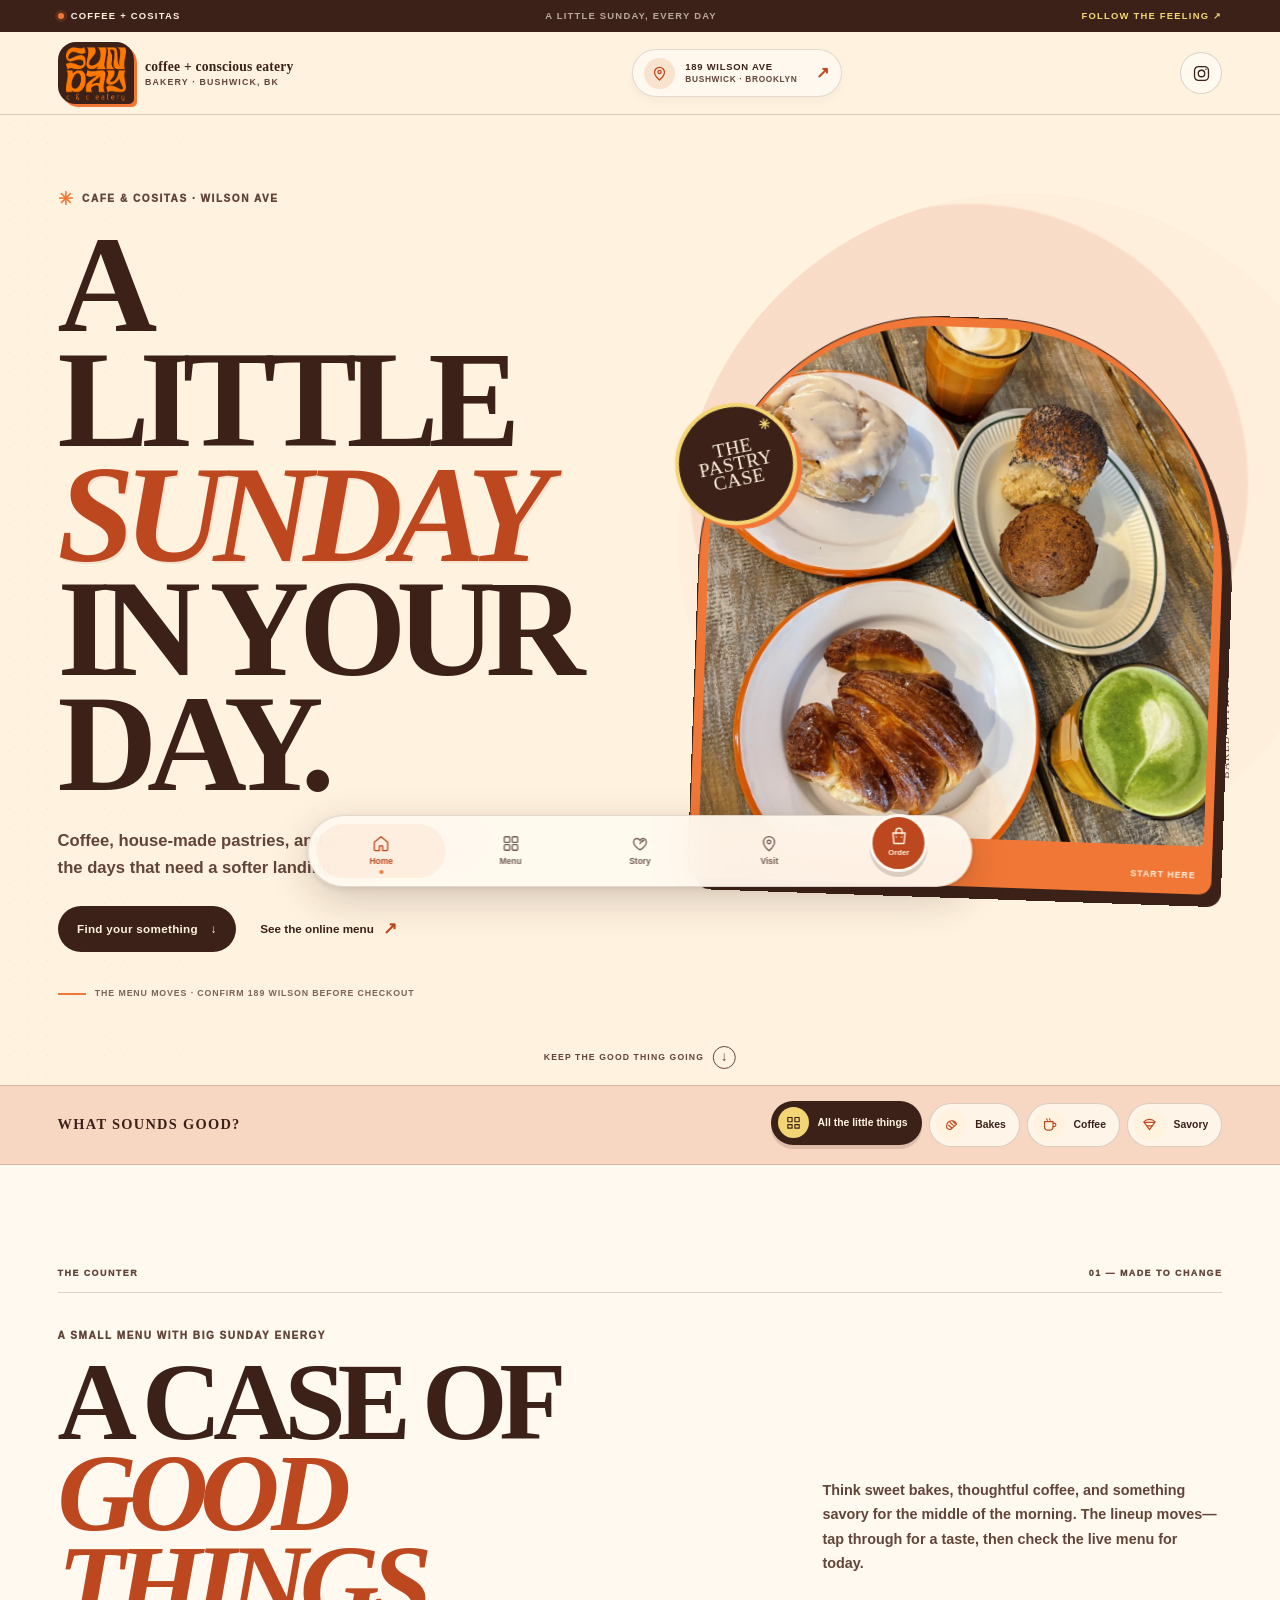
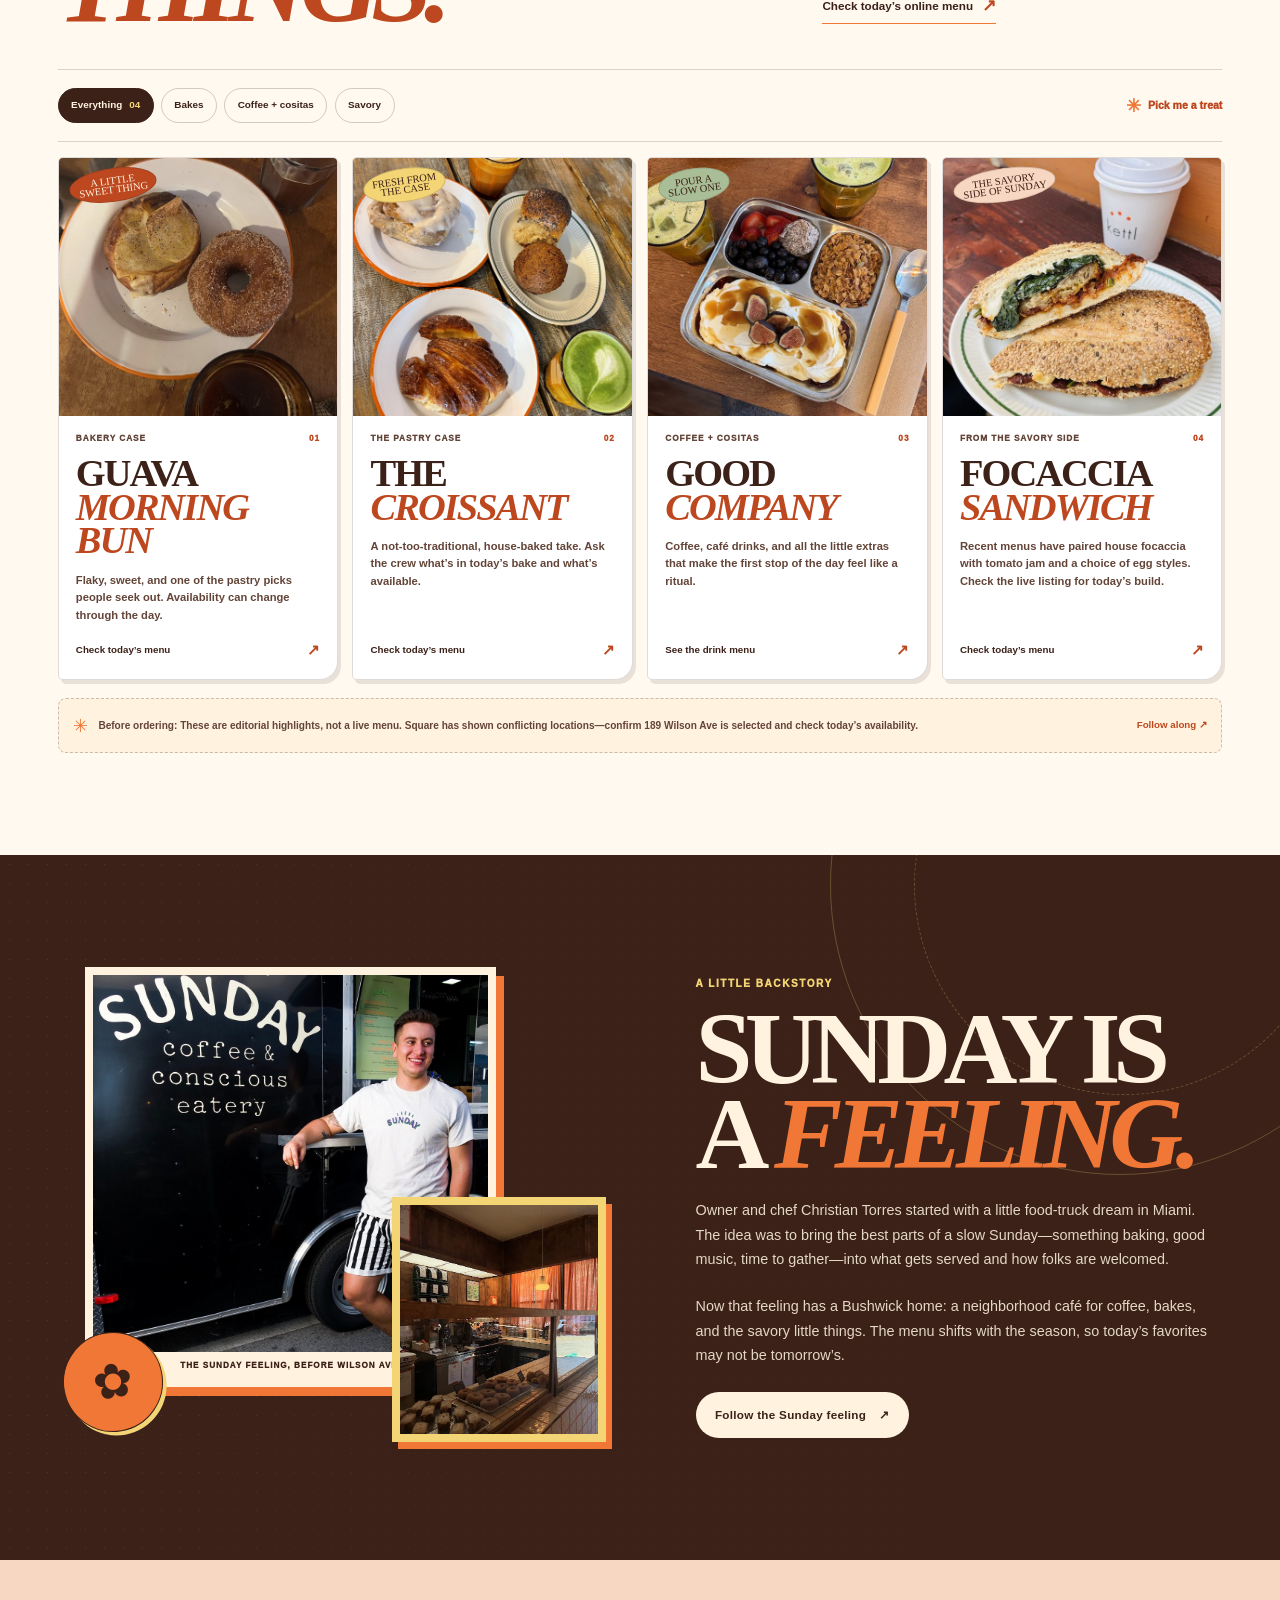
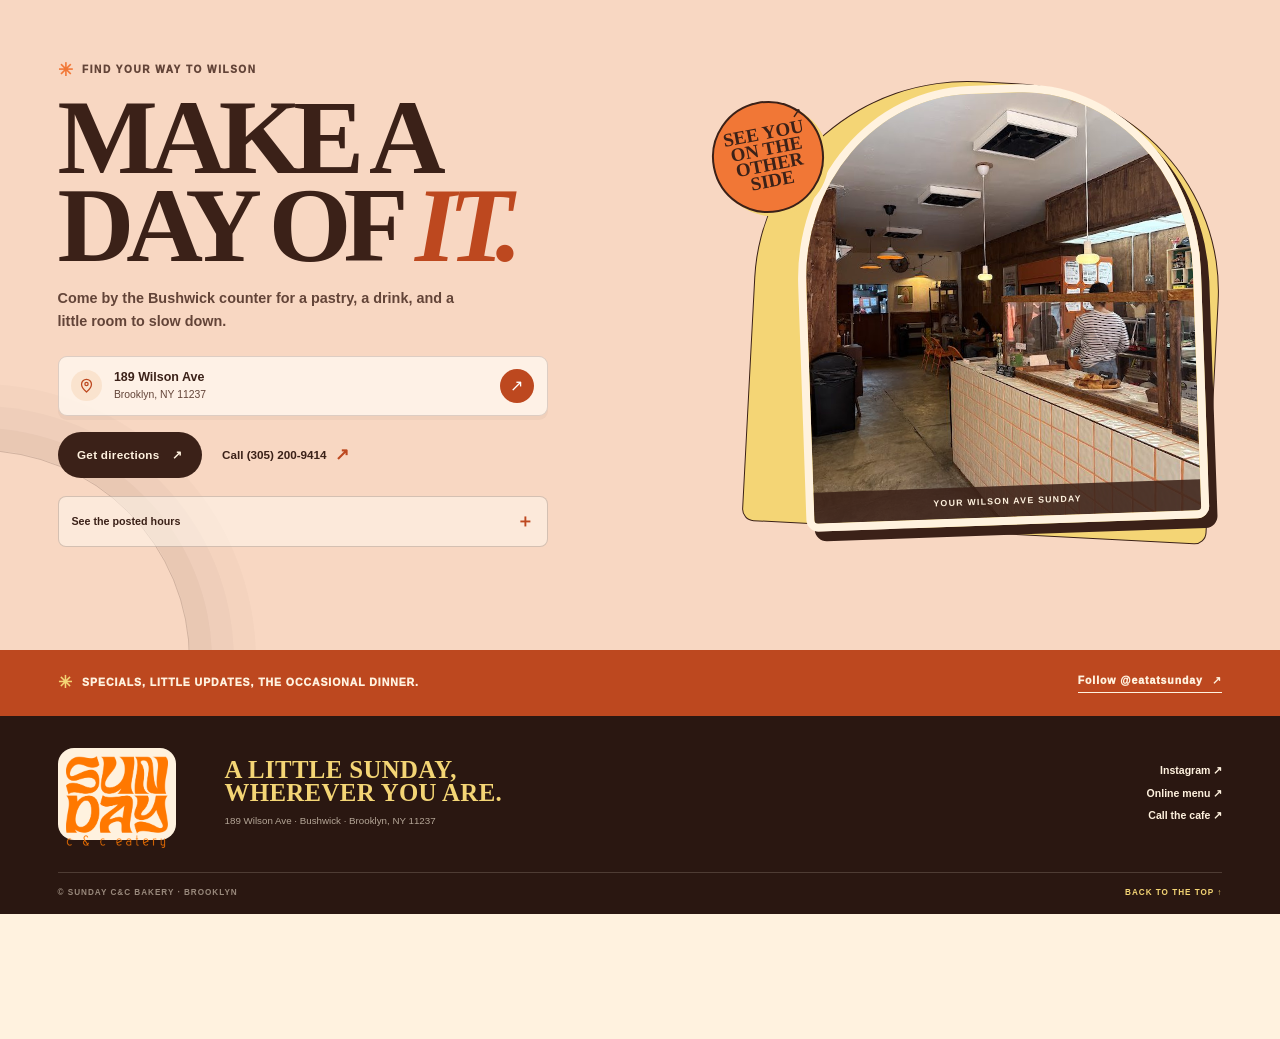
==== eatatsunday/index.html @ ad3ef9e6 "Add files via upload" ====
<!doctype html>
<html lang="en">
<head>
  <meta charset="utf-8">
  <meta name="viewport" content="width=device-width, initial-scale=1, viewport-fit=cover">
  <meta name="theme-color" content="#fff2df">
  <meta name="description" content="SUNDAY C&C BAKERY — coffee, house-made pastries and savory café comfort at 189 Wilson Ave in Bushwick, Brooklyn. A little Sunday, every day.">
  <meta property="og:title" content="SUNDAY C&C BAKERY — A little Sunday, every day">
  <meta property="og:description" content="Coffee + cositas at 189 Wilson Ave, Bushwick, Brooklyn.">
  <meta property="og:image" content="https://umairhoquechowdhury.site/eatatsunday/assets/morning-table.jpg">
  <meta property="og:url" content="https://umairhoquechowdhury.site/eatatsunday/">
  <link rel="canonical" href="https://umairhoquechowdhury.site/eatatsunday/">
  <title>SUNDAY C&C BAKERY — A little Sunday, every day</title>
  <link rel="icon" href="assets/brand-mark.png" type="image/png">
  <link rel="stylesheet" href="styles.css">
  <script src="app.js" defer></script>
</head>
<body>
  <a class="skip-link" href="#main">Skip to content</a>
  <div class="topline">
    <div class="container topline-inner">
      <span><i aria-hidden="true"></i> COFFEE + COSITAS</span>
      <span class="topline-center">A LITTLE SUNDAY, EVERY DAY</span>
      <a href="https://www.instagram.com/eatatsunday/?hl=en" target="_blank" rel="noopener noreferrer">FOLLOW THE FEELING <span aria-hidden="true">↗</span></a>
    </div>
  </div>

  <header class="site-header" id="site-header">
    <div class="container header-inner">
      <a class="brand" href="#home" aria-label="SUNDAY C&C BAKERY home">
        <span class="brand-mark"><img src="assets/brand-mark.png" alt="SUNDAY"></span>
        <span class="brand-copy"><strong>coffee + conscious eatery</strong><small>BAKERY · BUSHWICK, BK</small></span>
      </a>
      <a class="location-chip" href="https://www.google.com/maps/search/?api=1&amp;query=189+Wilson+Ave+Brooklyn+NY+11237" target="_blank" rel="noopener noreferrer">
        <span class="location-icon" aria-hidden="true">
          <svg viewBox="0 0 24 24" fill="none"><path d="M19 10.2c0 5.1-7 11-7 11s-7-5.9-7-11a7 7 0 1 1 14 0Z"/><circle cx="12" cy="10" r="2.3"/></svg>
        </span>
        <span><b>189 WILSON AVE</b><small>BUSHWICK · BROOKLYN</small></span>
        <span class="location-arrow" aria-hidden="true">↗</span>
      </a>
      <a class="header-social" href="https://www.instagram.com/eatatsunday/?hl=en" target="_blank" rel="noopener noreferrer" aria-label="SUNDAY on Instagram">
        <svg viewBox="0 0 24 24" fill="none" aria-hidden="true"><rect x="3.2" y="3.2" width="17.6" height="17.6" rx="5"/><circle cx="12" cy="12" r="4.1"/><circle class="ig-dot" cx="17.6" cy="6.6" r="1"/></svg>
      </a>
    </div>
  </header>

  <main id="main">
    <section class="hero" id="home" aria-labelledby="hero-title">
      <div class="hero-sunwash" aria-hidden="true"></div>
      <div class="container hero-layout">
        <div class="hero-copy">
          <p class="eyebrow"><span class="eyebrow-flower" aria-hidden="true">✳</span> CAFE & COSITAS · WILSON AVE</p>
          <h1 id="hero-title">A LITTLE<br><em>SUNDAY</em><br>IN YOUR DAY.</h1>
          <p class="hero-intro">Coffee, house-made pastries, and savory comfort for the days that need a softer landing.</p>
          <div class="hero-actions">
            <a class="button button--ink" href="#menu">Find your something <span aria-hidden="true">↓</span></a>
            <a class="text-link" href="https://eatatsunday.square.site/s/order" target="_blank" rel="noopener noreferrer">See the online menu <span aria-hidden="true">↗</span></a>
          </div>
          <div class="hero-note"><span class="hero-note-line" aria-hidden="true"></span> THE MENU MOVES · CONFIRM 189 WILSON BEFORE CHECKOUT</div>
        </div>

        <div class="hero-art" aria-label="SUNDAY bakery pastries and café drinks">
          <div class="hero-orbit" aria-hidden="true"><span></span></div>
          <figure class="hero-photo">
            <img src="assets/morning-table.jpg" alt="A croissant, sweet pastry and bright café drinks at SUNDAY" fetchpriority="high">
            <figcaption><span>GOOD MORNINGS</span><b>START HERE</b></figcaption>
          </figure>
          <div class="hero-sticker"><span>THE<br>PASTRY<br>CASE</span><b aria-hidden="true">✳</b></div>
          <span class="hero-side-copy" aria-hidden="true">BAKED WITH A SUNDAY STATE OF MIND</span>
        </div>
      </div>
      <a class="hero-scroll" href="#menu"><span>KEEP THE GOOD THING GOING</span><i aria-hidden="true">↓</i></a>
    </section>

    <section class="quick-row" aria-label="Browse the menu by category">
      <div class="container quick-row-inner">
        <p>WHAT SOUNDS GOOD?</p>
        <div class="quick-categories" role="group" aria-label="Filter menu by category">
          <button class="quick-category is-selected" type="button" data-filter="all" aria-pressed="true">
            <span class="quick-icon quick-icon--all" aria-hidden="true"><svg viewBox="0 0 24 24" fill="none"><path d="M4 5h6v6H4zM14 5h6v6h-6zM4 15h6v5H4zM14 15h6v5h-6z"/></svg></span><span>All the little things</span>
          </button>
          <button class="quick-category" type="button" data-filter="bakes" aria-pressed="false">
            <span class="quick-icon quick-icon--bakes" aria-hidden="true"><svg viewBox="0 0 24 24" fill="none"><path d="M5 15.2c-.4-4.4 2.8-8.2 7.2-8.5 3.2-.2 6 1.8 6.8 4.9l-7.6 6.9c-2.9 1.2-6.1-.3-6.4-3.3Z"/><path d="m8 13 4.5 4M10 9.2l4.6 4M14 7.8l3.2 2.8"/></svg></span><span>Bakes</span>
          </button>
          <button class="quick-category" type="button" data-filter="coffee" aria-pressed="false">
            <span class="quick-icon quick-icon--coffee" aria-hidden="true"><svg viewBox="0 0 24 24" fill="none"><path d="M5 8h12v7.2a4.8 4.8 0 0 1-4.8 4.8H9.8A4.8 4.8 0 0 1 5 15.2V8Z"/><path d="M17 10h1.5a2.5 2.5 0 0 1 0 5H17M8 4c0 1 1 1 1 2M12 4c0 1 1 1 1 2"/></svg></span><span>Coffee</span>
          </button>
          <button class="quick-category" type="button" data-filter="savory" aria-pressed="false">
            <span class="quick-icon quick-icon--savory" aria-hidden="true"><svg viewBox="0 0 24 24" fill="none"><path d="M4 8.3c2-2.3 5-3.5 8-3.5s6 1.2 8 3.5l-8 11-8-11Z"/><path d="M4.7 9h14.6M8.3 14h7.4"/></svg></span><span>Savory</span>
          </button>
        </div>
      </div>
    </section>

    <section class="menu-section section-pad" id="menu" aria-labelledby="menu-title">
      <div class="container">
        <div class="section-topline"><span>THE COUNTER</span><span>01 — MADE TO CHANGE</span></div>
        <div class="menu-heading">
          <div>
            <p class="eyebrow">A SMALL MENU WITH BIG SUNDAY ENERGY</p>
            <h2 id="menu-title">A CASE OF<br><em>GOOD THINGS.</em></h2>
          </div>
          <div class="menu-heading-aside">
            <p>Think sweet bakes, thoughtful coffee, and something savory for the middle of the morning. The lineup moves—tap through for a taste, then check the live menu for today.</p>
            <a class="text-link text-link--orange" href="https://eatatsunday.square.site/s/order" target="_blank" rel="noopener noreferrer">Check today’s online menu <span aria-hidden="true">↗</span></a>
          </div>
        </div>

        <div class="menu-controls">
          <div class="menu-filter-row" role="group" aria-label="Filter featured menu ideas">
            <button class="menu-filter is-selected" type="button" data-filter="all" aria-pressed="true">Everything <span>04</span></button>
            <button class="menu-filter" type="button" data-filter="bakes" aria-pressed="false">Bakes</button>
            <button class="menu-filter" type="button" data-filter="coffee" aria-pressed="false">Coffee + cositas</button>
            <button class="menu-filter" type="button" data-filter="savory" aria-pressed="false">Savory</button>
          </div>
          <button class="surprise-button" id="surprise-me" type="button"><span aria-hidden="true">✳</span> Pick me a treat</button>
        </div>
        <p class="sr-only" id="menu-status" aria-live="polite">Showing all menu highlights.</p>

        <div class="menu-grid" id="menu-grid">
          <article class="menu-card menu-card--bun" data-category="bakes" data-name="Guava Morning Bun">
            <div class="menu-photo"><img src="assets/pastry-case.jpg" alt="A plated sweet pastry and a coffee, photographed at SUNDAY" loading="lazy"><span class="menu-photo-stamp">A LITTLE<br>SWEET THING</span></div>
            <div class="menu-card-content"><div class="menu-card-meta"><span>BAKERY CASE</span><span>01</span></div><h3>Guava<br><em>Morning Bun</em></h3><p>Flaky, sweet, and one of the pastry picks people seek out. Availability can change through the day.</p><a href="https://eatatsunday.square.site/s/order" target="_blank" rel="noopener noreferrer">Check today’s menu <span aria-hidden="true">↗</span></a></div>
          </article>

          <article class="menu-card menu-card--croissant" data-category="bakes" data-name="The Croissant">
            <div class="menu-photo"><img src="assets/morning-table.jpg" alt="Fresh pastries and café drinks on a table at SUNDAY" loading="lazy"><span class="menu-photo-stamp">FRESH FROM<br>THE CASE</span></div>
            <div class="menu-card-content"><div class="menu-card-meta"><span>THE PASTRY CASE</span><span>02</span></div><h3>The<br><em>Croissant</em></h3><p>A not-too-traditional, house-baked take. Ask the crew what’s in today’s bake and what’s available.</p><a href="https://eatatsunday.square.site/s/order" target="_blank" rel="noopener noreferrer">Check today’s menu <span aria-hidden="true">↗</span></a></div>
          </article>

          <article class="menu-card menu-card--coffee" data-category="coffee" data-name="Coffee + Cositas">
            <div class="menu-photo"><img src="assets/coffee-table.jpg" alt="Bright café drinks and a breakfast bowl at SUNDAY" loading="lazy"><span class="menu-photo-stamp">POUR A<br>SLOW ONE</span></div>
            <div class="menu-card-content"><div class="menu-card-meta"><span>COFFEE + COSITAS</span><span>03</span></div><h3>Good<br><em>Company</em></h3><p>Coffee, café drinks, and all the little extras that make the first stop of the day feel like a ritual.</p><a href="https://eatatsunday.square.site/s/order" target="_blank" rel="noopener noreferrer">See the drink menu <span aria-hidden="true">↗</span></a></div>
          </article>

          <article class="menu-card menu-card--savory" data-category="savory" data-name="Focaccia Sandwich">
            <div class="menu-photo"><img src="assets/focaccia-sandwich.jpg" alt="A focaccia sandwich cut open beside a café drink at SUNDAY" loading="lazy"><span class="menu-photo-stamp">THE SAVORY<br>SIDE OF SUNDAY</span></div>
            <div class="menu-card-content"><div class="menu-card-meta"><span>FROM THE SAVORY SIDE</span><span>04</span></div><h3>Focaccia<br><em>Sandwich</em></h3><p>Recent menus have paired house focaccia with tomato jam and a choice of egg styles. Check the live listing for today’s build.</p><a href="https://eatatsunday.square.site/s/order" target="_blank" rel="noopener noreferrer">Check today’s menu <span aria-hidden="true">↗</span></a></div>
          </article>
        </div>

        <div class="menu-note"><span class="menu-note-spark" aria-hidden="true">✳</span><p><strong>Before ordering:</strong> These are editorial highlights, not a live menu. Square has shown conflicting locations—confirm 189 Wilson Ave is selected and check today’s availability.</p><a href="https://www.instagram.com/eatatsunday/?hl=en" target="_blank" rel="noopener noreferrer">Follow along <span aria-hidden="true">↗</span></a></div>
      </div>
    </section>

    <section class="story-section section-pad" id="story" aria-labelledby="story-title">
      <div class="story-ring story-ring--one" aria-hidden="true"></div>
      <div class="story-ring story-ring--two" aria-hidden="true"></div>
      <div class="container story-layout">
        <div class="story-gallery">
          <figure class="story-image story-image--founder"><img src="assets/sunday-origin.jpg" alt="A SUNDAY-branded food trailer with a person standing beside it" loading="lazy"><figcaption>THE SUNDAY FEELING, BEFORE WILSON AVE.</figcaption></figure>
          <figure class="story-image story-image--inside"><img src="assets/cafe-counter.jpg" alt="Pastries behind the counter and warm orange curtains inside SUNDAY" loading="lazy"></figure>
          <span class="story-doodle" aria-hidden="true">✿</span>
        </div>
        <div class="story-copy">
          <p class="eyebrow eyebrow--light">A LITTLE BACKSTORY</p>
          <h2 id="story-title">SUNDAY IS<br>A <em>FEELING.</em></h2>
          <p>Owner and chef Christian Torres started with a little food-truck dream in Miami. The idea was to bring the best parts of a slow Sunday—something baking, good music, time to gather—into what gets served and how folks are welcomed.</p>
          <p class="story-small">Now that feeling has a Bushwick home: a neighborhood café for coffee, bakes, and the savory little things. The menu shifts with the season, so today’s favorites may not be tomorrow’s.</p>
          <a class="button button--cream" href="https://www.instagram.com/eatatsunday/?hl=en" target="_blank" rel="noopener noreferrer">Follow the Sunday feeling <span aria-hidden="true">↗</span></a>
        </div>
      </div>
    </section>

    <section class="visit-section section-pad" id="visit" aria-labelledby="visit-title">
      <div class="container visit-layout">
        <div class="visit-copy">
          <p class="eyebrow"><span class="eyebrow-flower" aria-hidden="true">✳</span> FIND YOUR WAY TO WILSON</p>
          <h2 id="visit-title">MAKE A<br>DAY OF <em>IT.</em></h2>
          <p>Come by the Bushwick counter for a pastry, a drink, and a little room to slow down.</p>
          <div class="visit-address-card">
            <span class="pin-dot" aria-hidden="true"><svg viewBox="0 0 24 24" fill="none"><path d="M19 10.2c0 5.1-7 11-7 11s-7-5.9-7-11a7 7 0 1 1 14 0Z"/><circle cx="12" cy="10" r="2.3"/></svg></span>
            <div><strong>189 Wilson Ave</strong><span>Brooklyn, NY 11237</span></div>
            <a href="https://www.google.com/maps/search/?api=1&amp;query=189+Wilson+Ave+Brooklyn+NY+11237" target="_blank" rel="noopener noreferrer" aria-label="Directions to SUNDAY C&C Bakery">↗</a>
          </div>
          <div class="visit-actions">
            <a class="button button--ink" href="https://www.google.com/maps/search/?api=1&amp;query=189+Wilson+Ave+Brooklyn+NY+11237" target="_blank" rel="noopener noreferrer">Get directions <span aria-hidden="true">↗</span></a>
            <a class="text-link" href="tel:+13052009414">Call (305) 200-9414 <span aria-hidden="true">↗</span></a>
          </div>
          <details class="hours-details">
            <summary>See the posted hours <span aria-hidden="true">＋</span></summary>
            <div class="hours-content">
              <p><b>Google Maps currently lists:</b> Tuesday–Thursday and Sunday, 9 AM–3 PM; Friday–Saturday, 9 AM–3 PM and 5–10 PM; Monday closed.</p>
              <p>Hours differ across the Maps listing and Instagram bio, and dinner is described as select-night service. Check the latest before making a special trip.</p>
              <a href="https://www.google.com/maps/place/SUNDAY+C%26C+BAKERY/@40.7002296,-73.9235163,19z/data=!4m15!1m8!3m7!1s0x89c25c11aa458453:0x8b29c89949c0c67c!2sBushwick,+Brooklyn,+NY!3b1!8m2!3d40.6957755!4d-73.9170604!16z!3m5!1s0x89c25930e8abf21f:0x8d3712d0c265cc1c!8m2!3d40.6995019!4d-73.923208!16s%2Fg%2F11t__699j0" target="_blank" rel="noopener noreferrer">Open the live Maps listing <span aria-hidden="true">↗</span></a>
            </div>
          </details>
        </div>

        <div class="visit-photo-wrap">
          <div class="visit-photo-backdrop" aria-hidden="true"></div>
          <figure class="visit-photo"><img src="assets/cafe-interior.jpg" alt="The warm orange-tiled counter and seating inside SUNDAY C&C Bakery" loading="lazy"><figcaption>YOUR WILSON AVE SUNDAY</figcaption></figure>
          <a class="visit-photo-sticker" href="https://www.instagram.com/eatatsunday/?hl=en" target="_blank" rel="noopener noreferrer"><span>SEE YOU<br>ON THE<br>OTHER SIDE</span><b aria-hidden="true">↗</b></a>
        </div>
      </div>
    </section>

    <section class="last-call" aria-label="Stay in the loop">
      <div class="container last-call-inner">
        <p><span aria-hidden="true">✳</span> SPECIALS, LITTLE UPDATES, THE OCCASIONAL DINNER.</p>
        <a href="https://www.instagram.com/eatatsunday/?hl=en" target="_blank" rel="noopener noreferrer">Follow @eatatsunday <span aria-hidden="true">↗</span></a>
      </div>
    </section>
  </main>

  <footer class="site-footer">
    <div class="container footer-main">
      <a class="footer-brand" href="#home" aria-label="SUNDAY home"><img src="assets/brand-mark.png" alt="SUNDAY coffee and conscious eatery" loading="lazy"></a>
      <div class="footer-tagline"><p>A LITTLE SUNDAY,<br>WHEREVER YOU ARE.</p><span>189 Wilson Ave · Bushwick · Brooklyn, NY 11237</span></div>
      <div class="footer-links">
        <a href="https://www.instagram.com/eatatsunday/?hl=en" target="_blank" rel="noopener noreferrer">Instagram <span aria-hidden="true">↗</span></a>
        <a href="https://eatatsunday.square.site/s/order" target="_blank" rel="noopener noreferrer">Online menu <span aria-hidden="true">↗</span></a>
        <a href="tel:+13052009414">Call the cafe <span aria-hidden="true">↗</span></a>
      </div>
    </div>
    <div class="container footer-bottom"><span>© SUNDAY C&C BAKERY · BROOKLYN</span><a href="#home">BACK TO THE TOP ↑</a></div>
  </footer>

  <nav class="bottom-dock" id="bottom-dock" aria-label="Quick navigation">
    <a class="dock-link is-current" href="#home" data-dock-section="home" aria-label="Home">
      <svg viewBox="0 0 24 24" fill="none" aria-hidden="true"><path d="m3.5 10.5 8.5-7 8.5 7v9.2a1.3 1.3 0 0 1-1.3 1.3h-5.1v-6h-4.2v6H4.8a1.3 1.3 0 0 1-1.3-1.3v-9.2Z"/></svg><span>Home</span>
    </a>
    <a class="dock-link" href="#menu" data-dock-section="menu" aria-label="Menu">
      <svg viewBox="0 0 24 24" fill="none" aria-hidden="true"><rect x="3.5" y="3.5" width="7" height="7" rx="1.5"/><rect x="13.5" y="3.5" width="7" height="7" rx="1.5"/><rect x="3.5" y="13.5" width="7" height="7" rx="1.5"/><rect x="13.5" y="13.5" width="7" height="7" rx="1.5"/></svg><span>Menu</span>
    </a>
    <a class="dock-link dock-story" href="#story" data-dock-section="story" aria-label="Our story">
      <svg viewBox="0 0 24 24" fill="none" aria-hidden="true"><path d="M12 20.2S4 15.4 4 9.8a4.1 4.1 0 0 1 7.4-2.4l.6.8.6-.8A4.1 4.1 0 0 1 20 9.8c0 5.6-8 10.4-8 10.4Z"/><path d="M12 12c1.1-2.2 2.8-3.4 4.9-3.8"/></svg><span>Story</span>
    </a>
    <a class="dock-link" href="#visit" data-dock-section="visit" aria-label="Visit">
      <svg viewBox="0 0 24 24" fill="none" aria-hidden="true"><path d="M19 10.2c0 5.1-7 11-7 11s-7-5.9-7-11a7 7 0 1 1 14 0Z"/><circle cx="12" cy="10" r="2.3"/></svg><span>Visit</span>
    </a>
    <a class="dock-link dock-order" href="https://eatatsunday.square.site/s/order" target="_blank" rel="noopener noreferrer" aria-label="Order online">
      <svg viewBox="0 0 24 24" fill="none" aria-hidden="true"><path d="M5 8h14l-1.3 12H6.3L5 8Z"/><path d="M8.5 9V6a3.5 3.5 0 0 1 7 0v3"/><path d="M9 12.5v.1M15 12.5v.1"/></svg><span>Order</span>
    </a>
  </nav>
</body>
</html>
---- eatatsunday/styles.css ----
@charset "UTF-8";

:root {
  --cream: #fff2df;
  --cream-light: #fff9f0;
  --peach: #f8d7c2;
  --orange: #f17736;
  --orange-deep: #bd481f;
  --butter: #f4d575;
  --cocoa: #3b2118;
  --cocoa-light: #634438;
  --sage: #a9bd97;
  --line: rgba(59, 33, 24, .18);
  --display: "Bodoni 72", "Bodoni MT", Didot, Georgia, "Times New Roman", serif;
  --body: "Avenir Next", Avenir, "Segoe UI", Helvetica, Arial, sans-serif;
  --content: 1340px;
  --gutter: clamp(18px, 4.5vw, 70px);
  --ease: cubic-bezier(.2, .75, .28, 1);
}

*, *::before, *::after { box-sizing: border-box; }
html { scroll-behavior: smooth; scroll-padding-top: 100px; }
body {
  margin: 0; padding-bottom: calc(125px + env(safe-area-inset-bottom));
  color: var(--cocoa); background: var(--cream); font-family: var(--body); font-size: 16px;
  line-height: 1.5; text-rendering: optimizeLegibility; -webkit-font-smoothing: antialiased; overflow-x: hidden;
}
body, button, a { -webkit-tap-highlight-color: transparent; }
button, a { font: inherit; touch-action: manipulation; }
button { color: inherit; }
a { color: inherit; }
img { display: block; max-width: 100%; }
figure, h1, h2, h3, p { margin: 0; }
.container { width: min(100% - (var(--gutter) * 2), var(--content)); margin-inline: auto; }
.sr-only { position: absolute!important; width: 1px!important; height: 1px!important; padding: 0!important; margin: -1px!important; overflow: hidden!important; clip: rect(0,0,0,0)!important; white-space: nowrap!important; border: 0!important; }
.skip-link { position: fixed; z-index: 1000; left: 1rem; top: .8rem; transform: translateY(-150%); padding: .75rem 1rem; color: white; background: var(--cocoa); border-radius: 4px; font-weight: 800; }
.skip-link:focus { transform: translateY(0); }
:focus-visible { outline: 3px solid var(--orange-deep); outline-offset: 4px; }

.topline { color: var(--cream); background: var(--cocoa); font-size: .59rem; font-weight: 850; letter-spacing: .13em; }
.topline-inner { min-height: 32px; display: flex; align-items: center; justify-content: space-between; gap: 1rem; }
.topline-inner > span:first-child { display: inline-flex; align-items: center; gap: .45rem; }
.topline-inner > span:first-child i { width: 6px; height: 6px; border-radius: 50%; background: var(--orange); box-shadow: 0 0 0 3px rgba(241,119,54,.16); }
.topline-center { color: rgba(255,242,223,.65); }
.topline a { color: var(--butter); text-decoration: none; white-space: nowrap; }
.topline a:hover { color: white; }

.site-header { position: sticky; top: 0; z-index: 50; background: rgba(255,242,223,.95); border-bottom: 1px solid var(--line); backdrop-filter: blur(14px); }
.header-inner { min-height: 82px; display: flex; align-items: center; justify-content: space-between; gap: 1.2rem; }
.brand { display: flex; align-items: center; gap: .72rem; text-decoration: none; min-width: 0; }
.brand-mark { width: 76px; height: 62px; display: grid; place-items: center; padding: 5px 8px; flex: 0 0 auto; border-radius: 18px 18px 5px 18px; background: var(--cocoa); box-shadow: 3px 3px 0 var(--orange); }
.brand-mark img { width: 100%; height: 100%; object-fit: contain; }
.brand-copy { display: flex; flex-direction: column; gap: .12rem; line-height: 1.2; }
.brand-copy strong { font-family: var(--display); font-size: .85rem; font-weight: 700; letter-spacing: .015em; }
.brand-copy small { color: var(--cocoa-light); font-size: .55rem; font-weight: 900; letter-spacing: .13em; }
.location-chip { min-width: 210px; display: flex; align-items: center; gap: .62rem; padding: .45rem .72rem; border: 1px solid rgba(59,33,24,.14); border-radius: 999px; background: rgba(255,249,240,.9); box-shadow: 0 4px 10px rgba(59,33,24,.04); text-decoration: none; transition: transform .2s var(--ease), box-shadow .2s ease; }
.location-chip:hover { transform: translateY(-2px); box-shadow: 0 7px 14px rgba(59,33,24,.1); }
.location-chip > span:nth-child(2) { display: flex; flex-direction: column; line-height: 1.2; }
.location-chip b { font-size: .59rem; letter-spacing: .08em; }
.location-chip small { margin-top: .12rem; color: var(--cocoa-light); font-size: .52rem; font-weight: 750; letter-spacing: .08em; }
.location-icon, .pin-dot { width: 31px; height: 31px; display: grid; place-items: center; flex: 0 0 auto; border-radius: 50%; color: var(--orange-deep); background: #fae3ce; }
.location-icon svg, .pin-dot svg { width: 17px; height: 17px; stroke: currentColor; stroke-width: 1.8; stroke-linecap: round; stroke-linejoin: round; }
.location-arrow { margin-left: auto; color: var(--orange-deep); font-weight: 900; }
.header-social { width: 42px; height: 42px; display: grid; place-items: center; flex: 0 0 auto; border: 1px solid var(--line); border-radius: 50%; color: var(--cocoa); background: var(--cream-light); transition: color .2s ease, background .2s ease, transform .2s var(--ease); }
.header-social:hover { color: white; background: var(--orange-deep); transform: rotate(-8deg); }
.header-social svg { width: 19px; height: 19px; stroke: currentColor; stroke-width: 1.65; }
.header-social .ig-dot { fill: currentColor; stroke: none; }

.hero { position: relative; isolation: isolate; overflow: hidden; min-height: min(790px, calc(100svh - 114px)); min-height: max(650px, min(790px, calc(100svh - 114px))); background: var(--cream); }
.hero::before { content: ""; position: absolute; z-index: -2; inset: 0; opacity: .24; background-image: radial-gradient(rgba(89,55,39,.35) .65px, transparent .8px); background-size: 19px 19px; mask-image: linear-gradient(90deg, #000 0, transparent 66%); pointer-events: none; }
.hero-sunwash { position: absolute; z-index: -1; top: 8%; right: -7%; width: min(54vw, 760px); aspect-ratio: 1; border-radius: 50%; background: radial-gradient(circle at 42% 42%, #f5d990 0 16%, #f8d7c2 16.5% 49%, rgba(248,215,194,.15) 49.5% 70%, transparent 70.5%); opacity: .8; }
.hero-layout { min-height: inherit; display: grid; grid-template-columns: 1.02fr .98fr; align-items: center; gap: clamp(2rem, 5.5vw, 5.5rem); padding-block: clamp(3.3rem, 6vw, 5.7rem) 4.5rem; }
.hero-copy { position: relative; z-index: 3; padding-bottom: .8rem; }
.eyebrow { display: flex; align-items: center; gap: .5rem; color: var(--cocoa-light); font-size: .63rem; font-weight: 950; letter-spacing: .15em; line-height: 1.35; }
.eyebrow-flower { color: var(--orange); font-family: var(--body); font-size: 1.1rem; line-height: .8; }
.hero h1, .menu-heading h2, .story-copy h2, .visit-copy h2 { font-family: var(--display); font-weight: 800; letter-spacing: -.075em; line-height: .83; text-transform: uppercase; }
.hero h1 { margin-top: 1.4rem; font-size: clamp(5.7rem, 10.8vw, 9.6rem); }
.hero h1 em { color: var(--orange-deep); font-style: italic; text-shadow: 2px 2px 0 rgba(59,33,24,.08); }
.hero-intro { max-width: 440px; margin-top: 1.55rem; color: var(--cocoa-light); font-size: clamp(.96rem, 1.3vw, 1.11rem); font-weight: 600; line-height: 1.63; }
.hero-actions { display: flex; align-items: center; flex-wrap: wrap; gap: 1rem 1.5rem; margin-top: 1.55rem; }
.button { display: inline-flex; align-items: center; justify-content: center; gap: .8rem; min-height: 46px; padding: .75rem 1.15rem; border: 1px solid transparent; border-radius: 999px; text-decoration: none; font-size: .73rem; font-weight: 900; letter-spacing: .025em; transition: transform .22s var(--ease), box-shadow .22s ease, color .22s ease, background-color .22s ease; }
.button:hover { transform: translateY(-3px); box-shadow: 0 8px 16px rgba(59,33,24,.14); }
.button--ink { color: var(--cream); background: var(--cocoa); }
.button--ink:hover { color: white; background: var(--orange-deep); }
.button--cream { color: var(--cocoa); background: var(--cream); }
.button--cream:hover { background: var(--butter); }
.text-link { display: inline-flex; align-items: center; gap: .55rem; color: var(--cocoa); text-decoration: none; font-size: .73rem; font-weight: 900; }
.text-link span { color: var(--orange-deep); font-size: 1.05rem; transition: transform .2s ease; }
.text-link:hover span { transform: translate(3px, -2px); }
.hero-note { display: flex; align-items: center; gap: .58rem; margin-top: 2.2rem; color: rgba(59,33,24,.68); font-size: .55rem; font-weight: 900; letter-spacing: .1em; }
.hero-note-line { width: 28px; height: 2px; background: var(--orange); }

.hero-art { position: relative; min-height: 570px; display: grid; place-items: center; perspective: 1000px; transform: translate3d(var(--art-x, 0px), var(--art-y, 0px), 0); transition: transform .35s ease-out; will-change: transform; }
.hero-orbit { position: absolute; top: 3%; right: 6%; width: min(39vw, 470px); aspect-ratio: 1; border: 1px solid rgba(200,79,37,.58); border-radius: 50%; transform: rotate(-18deg); animation: sunday-orbit 18s linear infinite; }
.hero-orbit::before, .hero-orbit::after { content: ""; position: absolute; inset: 12px; border: 1px dashed rgba(59,33,24,.4); border-radius: 50%; }
.hero-orbit::after { inset: 25px; border-color: rgba(241,119,54,.45); border-style: solid; }
.hero-orbit span { position: absolute; top: 14%; right: 18%; width: 10px; height: 10px; border-radius: 50%; background: var(--orange); box-shadow: 0 0 0 8px rgba(241,119,54,.1); }
@keyframes sunday-orbit { to { transform: rotate(342deg); } }
.hero-photo { position: relative; z-index: 1; width: min(100%, 525px); height: min(63vw, 570px); min-height: 450px; margin: 0 0 0 auto; padding: 9px 9px 48px; background: var(--orange); border: 1px solid var(--cocoa); border-radius: 45% 45% 14px 14px; box-shadow: 9px 11px 0 var(--cocoa); transform: rotate(2deg); animation: sunday-photo-arrive .9s var(--ease) both, sunday-photo-breathe 6.5s ease-in-out 1s infinite; }
.hero-photo img { width: 100%; height: 100%; object-fit: cover; object-position: center 51%; border-radius: 44% 44% 6px 6px; transition: transform .65s var(--ease), filter .4s ease; }
.hero-photo:hover img { transform: scale(1.035); filter: saturate(1.05); }
.hero-photo figcaption { position: absolute; left: 1rem; right: 1rem; bottom: 12px; display: flex; align-items: center; justify-content: space-between; gap: .6rem; color: var(--cocoa); font-size: .55rem; font-weight: 950; letter-spacing: .11em; }
.hero-photo figcaption b { color: var(--cream); }
@keyframes sunday-photo-arrive { from { opacity: 0; transform: translateY(28px) rotate(-1deg) scale(.97); } to { opacity: 1; transform: translateY(0) rotate(2deg) scale(1); } }
@keyframes sunday-photo-breathe { 0%,100% { translate: 0 0; } 50% { translate: 0 -7px; } }
.hero-sticker { position: absolute; z-index: 3; left: -2%; top: 15%; width: 122px; aspect-ratio: 1; display: grid; place-items: center; color: var(--cream); background: var(--cocoa); border: 4px solid var(--butter); border-radius: 50%; text-align: center; transform: rotate(-12deg); box-shadow: 4px 5px 0 var(--orange); animation: sunday-sticker-float 5s ease-in-out infinite; }
.hero-sticker span { font-family: var(--display); font-size: 1.22rem; line-height: .82; letter-spacing: .025em; }
.hero-sticker b { position: absolute; top: 14px; right: 15px; color: var(--butter); font-family: var(--body); font-size: .9rem; }
@keyframes sunday-sticker-float { 0%,100% { transform: translateY(0) rotate(-12deg); } 50% { transform: translateY(-8px) rotate(-8deg); } }
.hero-side-copy { position: absolute; right: -2%; bottom: 19%; color: var(--cocoa-light); font-family: var(--display); font-size: .67rem; letter-spacing: .12em; writing-mode: vertical-rl; transform: rotate(180deg); }
.hero-scroll { position: absolute; left: 50%; bottom: 1rem; transform: translateX(-50%); display: inline-flex; align-items: center; gap: .58rem; color: var(--cocoa-light); font-size: .54rem; font-weight: 900; letter-spacing: .13em; text-decoration: none; white-space: nowrap; }
.hero-scroll i { width: 23px; height: 23px; display: grid; place-items: center; border: 1px solid var(--cocoa-light); border-radius: 50%; font-size: .85rem; font-style: normal; transition: transform .2s ease; }
.hero-scroll:hover i { transform: translateY(3px); }

.quick-row { position: relative; z-index: 2; padding-block: 1.05rem; color: var(--cocoa); background: var(--peach); border-block: 1px solid rgba(59,33,24,.18); }
.quick-row-inner { display: flex; align-items: center; justify-content: space-between; gap: 1.4rem; }
.quick-row-inner > p { flex: 0 0 auto; font-family: var(--display); font-size: .9rem; font-weight: 800; letter-spacing: .09em; }
.quick-categories { display: flex; align-items: center; justify-content: flex-end; flex-wrap: wrap; gap: .45rem; }
.quick-category { display: inline-flex; align-items: center; gap: .52rem; min-height: 43px; padding: .35rem .82rem .35rem .38rem; border: 1px solid rgba(59,33,24,.18); border-radius: 999px; color: var(--cocoa); background: rgba(255,249,240,.84); cursor: pointer; font-size: .65rem; font-weight: 850; transition: transform .22s var(--ease), color .2s ease, background-color .2s ease, box-shadow .2s ease; }
.quick-category:hover, .quick-category.is-selected { transform: translateY(-2px); color: var(--cream); background: var(--cocoa); box-shadow: 0 4px 0 rgba(59,33,24,.14); }
.quick-icon { width: 31px; height: 31px; display: grid; place-items: center; flex: 0 0 auto; border-radius: 50%; color: var(--orange-deep); background: var(--cream); }
.quick-icon svg { width: 17px; height: 17px; stroke: currentColor; stroke-width: 1.6; stroke-linecap: round; stroke-linejoin: round; }
.quick-category.is-selected .quick-icon { color: var(--cocoa); background: var(--butter); }

.section-pad { padding-block: clamp(4.7rem, 8vw, 7.7rem); }
.menu-section { background: var(--cream-light); }
.section-topline { display: flex; align-items: center; justify-content: space-between; gap: 1rem; padding-bottom: .7rem; border-bottom: 1px solid var(--line); color: var(--cocoa-light); font-size: .56rem; font-weight: 950; letter-spacing: .16em; }
.menu-heading { display: grid; grid-template-columns: 1fr .67fr; align-items: end; gap: 2.4rem; padding-block: 2.3rem 2.4rem; }
.menu-heading h2 { margin-top: .85rem; font-size: clamp(4.4rem, 8.6vw, 7.5rem); }
.menu-heading h2 em { color: var(--orange-deep); font-style: italic; }
.menu-heading-aside { max-width: 400px; justify-self: end; padding-bottom: .45rem; }
.menu-heading-aside p { color: var(--cocoa-light); font-size: .9rem; font-weight: 600; line-height: 1.7; }
.text-link--orange { margin-top: 1.1rem; padding-bottom: .26rem; border-bottom: 1px solid var(--orange); }
.menu-controls { display: flex; align-items: center; justify-content: space-between; gap: 1.2rem; padding-block: .9rem; border-block: 1px solid var(--line); }
.menu-filter-row { display: flex; align-items: center; flex-wrap: wrap; gap: .45rem; }
.menu-filter { display: inline-flex; align-items: center; gap: .43rem; min-height: 35px; padding: .48rem .78rem; border: 1px solid rgba(59,33,24,.22); border-radius: 100px; color: var(--cocoa); background: transparent; cursor: pointer; font-size: .62rem; font-weight: 850; transition: color .2s ease, background-color .2s ease, transform .2s var(--ease); }
.menu-filter:hover, .menu-filter.is-selected { color: var(--cream); background: var(--cocoa); border-color: var(--cocoa); }
.menu-filter span { color: var(--orange-deep); }
.menu-filter.is-selected span { color: var(--butter); }
.surprise-button { display: inline-flex; align-items: center; gap: .45rem; flex: 0 0 auto; padding: .45rem 0 .45rem .5rem; border: 0; color: var(--orange-deep); background: transparent; cursor: pointer; font-size: .66rem; font-weight: 950; transition: transform .2s var(--ease); }
.surprise-button:hover { transform: rotate(-2deg) scale(1.03); }
.surprise-button > span { color: var(--orange); font-size: 1.15rem; }
.menu-grid { display: grid; grid-template-columns: repeat(4, minmax(0,1fr)); gap: 14px; padding-top: 15px; }
.menu-card { min-width: 0; display: flex; flex-direction: column; overflow: hidden; border: 1px solid rgba(59,33,24,.16); border-radius: 5px 5px 18px 5px; background: white; box-shadow: 3px 4px 0 rgba(59,33,24,.11); transition: transform .3s var(--ease), box-shadow .3s ease, opacity .24s ease; }
.menu-card:hover { transform: translateY(-7px) rotate(-.35deg); box-shadow: 7px 11px 0 rgba(59,33,24,.14); }
.menu-card[hidden] { display: none !important; }
.menu-card.is-highlighted { outline: 3px solid var(--orange); outline-offset: -4px; box-shadow: 0 0 0 6px rgba(241,119,54,.18); }
.menu-photo { position: relative; overflow: hidden; aspect-ratio: 1.08 / 1; background: var(--peach); }
.menu-photo img { width: 100%; height: 100%; object-fit: cover; object-position: center; transition: transform .65s var(--ease), filter .35s ease; }
.menu-card:hover .menu-photo img { transform: scale(1.055); filter: saturate(1.05); }
.menu-photo-stamp { position: absolute; left: 10px; top: 10px; padding: .42rem .53rem; border: 1px solid rgba(59,33,24,.18); border-radius: 50%; color: var(--cream); background: var(--orange-deep); font-family: var(--display); font-size: .65rem; line-height: .9; text-align: center; transform: rotate(-8deg); }
.menu-card--croissant .menu-photo-stamp { color: var(--cocoa); background: var(--butter); }
.menu-card--coffee .menu-photo-stamp { color: var(--cocoa); background: var(--sage); }
.menu-card--savory .menu-photo-stamp { color: var(--cocoa); background: var(--peach); }
.menu-card-content { min-height: 260px; display: flex; flex: 1; flex-direction: column; padding: 1rem 1.08rem 1.05rem; }
.menu-card-meta { display: flex; align-items: center; justify-content: space-between; gap: .5rem; color: var(--cocoa-light); font-size: .52rem; font-weight: 950; letter-spacing: .11em; }
.menu-card-meta span:last-child { color: var(--orange-deep); }
.menu-card h3 { margin-top: .78rem; font-family: var(--display); font-size: clamp(2.15rem, 3vw, 3rem); font-weight: 800; letter-spacing: -.05em; line-height: .88; text-transform: uppercase; }
.menu-card h3 em { color: var(--orange-deep); font-style: italic; }
.menu-card > .menu-card-content > p { margin-top: .85rem; color: var(--cocoa-light); font-size: .7rem; font-weight: 560; line-height: 1.55; }
.menu-card-content a { display: flex; align-items: center; justify-content: space-between; gap: .5rem; margin-top: auto; padding-top: .95rem; color: var(--cocoa); font-size: .61rem; font-weight: 900; text-decoration: none; }
.menu-card-content a span { color: var(--orange-deep); font-size: .95rem; transition: transform .2s ease; }
.menu-card-content a:hover span { transform: translate(3px,-2px); }
.menu-note { display: flex; align-items: center; gap: .65rem; margin-top: 1.15rem; padding: .78rem .9rem; border: 1px dashed rgba(59,33,24,.26); border-radius: 8px; background: #fff2df; }
.menu-note-spark { color: var(--orange); font-size: 1.15rem; }
.menu-note p { flex: 1; color: var(--cocoa-light); font-size: .63rem; font-weight: 650; }
.menu-note a { color: var(--orange-deep); font-size: .61rem; font-weight: 900; text-decoration: none; white-space: nowrap; }
.menu-note a:hover { text-decoration: underline; }

.story-section { position: relative; overflow: hidden; color: var(--cream); background: var(--cocoa); }
.story-section::before { content: ""; position: absolute; inset: 0; opacity: .13; background-image: radial-gradient(var(--butter) .65px, transparent .9px); background-size: 19px 19px; mask-image: linear-gradient(90deg, #000, transparent 85%); pointer-events: none; }
.story-ring { position: absolute; border: 1px solid rgba(244,213,117,.26); border-radius: 50%; pointer-events: none; }
.story-ring--one { width: 580px; height: 580px; right: -130px; top: -260px; }
.story-ring--two { width: 420px; height: 420px; right: -54px; top: -180px; border-style: dashed; }
.story-layout { position: relative; display: grid; grid-template-columns: 1.02fr .98fr; align-items: center; gap: clamp(3rem, 7vw, 7rem); }
.story-gallery { position: relative; min-height: 500px; }
.story-image { position: absolute; margin: 0; overflow: hidden; border: 8px solid var(--cream); background: var(--peach); box-shadow: 8px 9px 0 var(--orange); }
.story-image--founder { top: 2%; left: 5%; width: 75%; height: 420px; transform: rotate(-2.5deg); }
.story-image--founder img { width: 100%; height: 100%; object-fit: cover; object-position: center 47%; }
.story-image--founder figcaption { position: absolute; left: 0; right: 0; bottom: 0; padding: .48rem .3rem; color: var(--cocoa); background: var(--cream); text-align: center; font-size: .51rem; font-weight: 950; letter-spacing: .12em; }
.story-image--inside { z-index: 2; right: 0; bottom: 3%; width: 39%; height: 245px; border-color: var(--butter); transform: rotate(3deg); box-shadow: 6px 7px 0 var(--orange); }
.story-image--inside img { width: 100%; height: 100%; object-fit: cover; object-position: center; }
.story-doodle { position: absolute; z-index: 3; left: 1%; bottom: 5%; display: grid; place-items: center; width: 100px; aspect-ratio: 1; border: 1px solid var(--cocoa); border-radius: 50%; color: var(--cocoa); background: var(--orange); box-shadow: 3px 4px 0 var(--butter); font-size: 3rem; transform: rotate(-10deg); }
.story-copy { max-width: 540px; padding-block: 1rem; }
.story-copy .eyebrow { color: var(--butter); }
.story-copy h2 { margin-top: 1rem; font-size: clamp(4.4rem, 8vw, 7.2rem); }
.story-copy h2 em { color: var(--orange); font-style: italic; }
.story-copy > p:not(.eyebrow) { margin-top: 1.35rem; color: rgba(255,242,223,.87); font-size: .9rem; line-height: 1.72; }
.story-copy .story-small { margin-top: .95rem; color: rgba(255,242,223,.64); font-size: .77rem; }
.story-copy .button { margin-top: 1.5rem; }

.visit-section { position: relative; overflow: hidden; background: var(--peach); }
.visit-section::before { content: ""; position: absolute; z-index: 0; width: 420px; aspect-ratio: 1; left: -230px; bottom: -220px; border: 1px solid rgba(59,33,24,.2); border-radius: 50%; box-shadow: 0 0 0 22px rgba(59,33,24,.035), 0 0 0 44px rgba(59,33,24,.025), 0 0 0 66px rgba(59,33,24,.02); }
.visit-layout { position: relative; z-index: 1; display: grid; grid-template-columns: 1.05fr .95fr; align-items: center; gap: clamp(3rem, 7vw, 7rem); }
.visit-copy h2 { margin-top: 1rem; font-size: clamp(4.4rem, 8.3vw, 7.6rem); }
.visit-copy h2 em { color: var(--orange-deep); font-style: italic; }
.visit-copy > p:not(.eyebrow) { max-width: 420px; margin-top: 1.1rem; color: var(--cocoa-light); font-size: .9rem; font-weight: 600; line-height: 1.65; }
.visit-address-card { max-width: 490px; display: flex; align-items: center; gap: .72rem; margin-top: 1.35rem; padding: .75rem .8rem; border: 1px solid rgba(59,33,24,.17); border-radius: 9px; background: rgba(255,249,240,.78); box-shadow: 0 4px 0 rgba(59,33,24,.04); }
.visit-address-card > div { display: flex; flex: 1; flex-direction: column; line-height: 1.25; }
.visit-address-card strong { font-size: .78rem; font-weight: 900; }
.visit-address-card span:not(.pin-dot) { margin-top: .18rem; color: var(--cocoa-light); font-size: .65rem; }
.visit-address-card > a { width: 34px; height: 34px; display: grid; place-items: center; border-radius: 50%; color: white; background: var(--orange-deep); text-decoration: none; transition: transform .2s var(--ease); }
.visit-address-card > a:hover { transform: rotate(45deg); }
.visit-actions { display: flex; align-items: center; flex-wrap: wrap; gap: 1rem 1.25rem; margin-top: 1rem; }
.hours-details { max-width: 490px; margin-top: 1.15rem; border: 1px solid rgba(59,33,24,.2); border-radius: 8px; background: rgba(255,249,240,.52); }
.hours-details summary { display: flex; align-items: center; justify-content: space-between; gap: .8rem; padding: .7rem .8rem; cursor: pointer; font-size: .67rem; font-weight: 900; list-style: none; }
.hours-details summary::-webkit-details-marker { display: none; }
.hours-details summary span { color: var(--orange-deep); font-size: 1.1rem; transition: transform .2s ease; }
.hours-details[open] summary span { transform: rotate(45deg); }
.hours-content { padding: 0 .8rem .8rem; color: var(--cocoa-light); font-size: .61rem; line-height: 1.55; }
.hours-content p + p { margin-top: .55rem; }
.hours-content a { display: inline-flex; gap: .35rem; margin-top: .62rem; color: var(--orange-deep); font-weight: 900; text-decoration: none; }
.hours-content a:hover { text-decoration: underline; }
.visit-photo-wrap { position: relative; min-height: 485px; display: grid; place-items: center; }
.visit-photo-backdrop { position: absolute; inset: 4% 1% 3% 8%; border: 1px solid var(--cocoa); border-radius: 46% 46% 12px 12px; background: var(--butter); transform: rotate(3deg); }
.visit-photo { position: relative; z-index: 1; width: 79%; height: 440px; overflow: hidden; margin: 0 4% 0 auto; border: 8px solid var(--cream); border-radius: 44% 44% 12px 12px; box-shadow: 8px 10px 0 var(--cocoa); transform: rotate(-2deg); }
.visit-photo img { width: 100%; height: 100%; object-fit: cover; object-position: 52% center; transition: transform .7s var(--ease); }
.visit-photo:hover img { transform: scale(1.04); }
.visit-photo figcaption { position: absolute; left: 0; right: 0; bottom: 0; padding: .55rem; color: var(--cream); background: rgba(59,33,24,.86); text-align: center; font-size: .55rem; font-weight: 900; letter-spacing: .14em; }
.visit-photo-sticker { position: absolute; z-index: 3; top: 8%; left: 0; width: 112px; aspect-ratio: 1; display: grid; place-items: center; border: 2px solid var(--cocoa); border-radius: 50%; color: var(--cocoa); background: var(--orange); box-shadow: 4px 4px 0 var(--butter); font-family: var(--display); font-size: 1.18rem; font-weight: 800; line-height: .85; text-align: center; text-decoration: none; transform: rotate(-11deg); transition: transform .25s var(--ease); }
.visit-photo-sticker b { position: absolute; top: 11px; right: 13px; font-family: var(--body); font-size: .75rem; }
.visit-photo-sticker:hover { transform: rotate(-5deg) scale(1.04); }

.last-call { color: var(--cream); background: var(--orange-deep); }
.last-call-inner { min-height: 66px; display: flex; align-items: center; justify-content: space-between; gap: 1rem; }
.last-call p, .last-call a { display: inline-flex; align-items: center; gap: .6rem; font-size: .66rem; font-weight: 950; letter-spacing: .085em; }
.last-call p span { color: var(--butter); font-size: 1.05rem; }
.last-call a { padding-bottom: .2rem; color: var(--cream); border-bottom: 1px solid currentColor; text-decoration: none; white-space: nowrap; }
.last-call a:hover { color: var(--butter); }

.site-footer { color: var(--cream); background: #2a1711; }
.footer-main { display: grid; grid-template-columns: 135px 1fr auto; align-items: center; gap: 2rem; padding-block: 2rem; }
.footer-brand { width: 118px; height: 92px; display: grid; place-items: center; padding: .5rem; border-radius: 16px; background: var(--cream); }
.footer-brand img { width: 100%; height: 100%; object-fit: contain; }
.footer-tagline p { color: var(--butter); font-family: var(--display); font-size: 1.55rem; line-height: .92; font-weight: 800; letter-spacing: .015em; }
.footer-tagline span { display: block; margin-top: .55rem; color: rgba(255,242,223,.65); font-size: .61rem; }
.footer-links { display: flex; flex-direction: column; align-items: flex-end; gap: .42rem; }
.footer-links a { color: var(--cream); font-size: .66rem; font-weight: 800; text-decoration: none; }
.footer-links a:hover { color: var(--butter); }
.footer-bottom { min-height: 42px; display: flex; align-items: center; justify-content: space-between; gap: 1rem; border-top: 1px solid rgba(255,242,223,.17); color: rgba(255,242,223,.52); font-size: .51rem; font-weight: 850; letter-spacing: .12em; }
.footer-bottom a { color: var(--butter); text-decoration: none; }
.footer-bottom a:hover { color: white; }

.bottom-dock { position: fixed; z-index: 90; left: 50%; bottom: calc(13px + env(safe-area-inset-bottom)); width: min(100% - 26px, 665px); min-height: 72px; display: grid; grid-template-columns: repeat(5, 1fr); align-items: center; padding: 7px 8px; border: 1px solid rgba(59,33,24,.15); border-radius: 999px; background: rgba(255,249,240,.94); box-shadow: 0 12px 40px rgba(45,23,17,.2), 0 2px 6px rgba(45,23,17,.1); backdrop-filter: blur(20px); transform: translateX(-50%); }
.dock-link { position: relative; min-width: 0; min-height: 54px; display: flex; flex-direction: column; align-items: center; justify-content: center; gap: .14rem; border-radius: 100px; color: rgba(59,33,24,.72); text-decoration: none; font-size: .53rem; font-weight: 850; transition: color .18s ease, transform .22s var(--ease), background .2s ease; }
.dock-link svg { width: 19px; height: 19px; stroke: currentColor; stroke-width: 1.65; stroke-linecap: round; stroke-linejoin: round; transition: transform .22s var(--ease); }
.dock-link:hover { color: var(--orange-deep); transform: translateY(-3px); }
.dock-link:hover svg { transform: scale(1.08); }
.dock-link.is-current:not(.dock-order) { color: var(--orange-deep); background: rgba(241,119,54,.08); }
.dock-link.is-current:not(.dock-order)::after { content: ""; position: absolute; bottom: 4px; width: 4px; height: 4px; border-radius: 50%; background: var(--orange); }
.dock-order { width: 58px; min-height: 58px; justify-self: center; margin-top: -17px; border: 3px solid var(--cream-light); border-radius: 50%; color: var(--cream); background: var(--orange-deep); box-shadow: 0 5px 0 rgba(59,33,24,.17); }
.dock-order svg { width: 21px; height: 21px; }
.dock-order span { margin-top: -2px; font-size: .48rem; }
.dock-order:hover, .dock-order.is-current { color: var(--cream); background: var(--cocoa); transform: translateY(-3px) scale(1.04); }
.dock-link:active { transform: scale(.91); transition-duration: .07s; }

.js-motion .reveal { opacity: 0; transform: translateY(20px); transition: opacity .58s var(--ease), transform .58s var(--ease); }
.js-motion .reveal.is-visible { opacity: 1; transform: translateY(0); }
.js-motion .reveal[data-delay="1"] { transition-delay: .08s; }
.js-motion .reveal[data-delay="2"] { transition-delay: .16s; }
.js-motion .reveal[data-delay="3"] { transition-delay: .24s; }
@keyframes sunday-glow { 0%,100% { box-shadow: 0 0 0 0 rgba(241,119,54,.18); } 50% { box-shadow: 0 0 0 11px rgba(241,119,54,0); } }

@media (min-width: 1500px) { .hero h1 { font-size: 10rem; } }
@media (max-width: 1080px) {
  .brand-copy { display: none; }
  .hero-layout { gap: 2rem; }
  .hero h1 { font-size: clamp(5.5rem, 11vw, 8rem); }
  .hero-art { min-height: 510px; }
  .hero-photo { height: 500px; min-height: 0; }
  .hero-sticker { left: -4%; width: 108px; }
  .menu-grid { grid-template-columns: repeat(2, minmax(0,1fr)); }
  .menu-card-content { min-height: 235px; }
}
@media (max-width: 780px) {
  :root { --gutter: clamp(18px, 5vw, 36px); }
  html { scroll-padding-top: 82px; }
  body { padding-bottom: calc(121px + env(safe-area-inset-bottom)); }
  .topline-inner { min-height: 29px; }
  .topline-center { display: none; }
  .header-inner { min-height: 72px; }
  .brand-mark { width: 66px; height: 56px; }
  .brand-copy { display: flex; }
  .brand-copy strong { font-size: .7rem; }
  .brand-copy small { font-size: .49rem; }
  .location-chip { min-width: 0; padding: .36rem .52rem; gap: .4rem; }
  .location-chip b { font-size: .52rem; }
  .location-chip small { font-size: .46rem; }
  .location-icon { width: 27px; height: 27px; }
  .header-social { width: 37px; height: 37px; }
  .hero { min-height: 0; }
  .hero-layout { grid-template-columns: 1fr; gap: 1.5rem; padding-block: 3rem 4.2rem; }
  .hero-copy { max-width: 610px; }
  .hero h1 { font-size: clamp(5.25rem, 15vw, 8.2rem); }
  .hero-art { width: min(90%, 520px); min-height: 480px; justify-self: center; }
  .hero-photo { width: 84%; height: 475px; margin-right: 2%; }
  .hero-orbit { width: min(68vw, 370px); right: 0; }
  .hero-sticker { left: -1%; top: 10%; }
  .quick-row-inner { align-items: flex-start; flex-direction: column; gap: .55rem; }
  .quick-row-inner > p { font-size: .78rem; }
  .quick-categories { width: 100%; justify-content: flex-start; overflow-x: auto; flex-wrap: nowrap; padding: 0 2px .35rem; scrollbar-width: thin; }
  .quick-category { flex: 0 0 auto; }
  .menu-heading { grid-template-columns: 1fr; gap: 1.35rem; }
  .menu-heading-aside { justify-self: start; max-width: 590px; }
  .story-layout { grid-template-columns: 1fr; gap: 2.2rem; }
  .story-gallery { width: min(100%, 580px); min-height: 450px; margin-inline: auto; }
  .story-image--founder { height: 375px; }
  .story-image--inside { height: 215px; }
  .story-copy { max-width: 630px; }
  .visit-layout { grid-template-columns: 1fr; gap: 2.4rem; }
  .visit-copy { max-width: 650px; }
  .visit-photo-wrap { width: min(100%, 530px); min-height: 435px; justify-self: center; }
  .visit-photo { height: 400px; }
}
@media (max-width: 560px) {
  :root { --gutter: 17px; }
  body { padding-bottom: calc(112px + env(safe-area-inset-bottom)); }
  .topline { font-size: .52rem; letter-spacing: .095em; }
  .topline-inner { min-height: 28px; }
  .topline a { font-size: .49rem; }
  .header-inner { min-height: 68px; gap: .45rem; }
  .brand { gap: .46rem; }
  .brand-mark { width: 55px; height: 48px; padding: 4px 6px; border-radius: 14px 14px 4px 14px; }
  .brand-copy strong { max-width: 102px; font-size: .62rem; }
  .brand-copy small { font-size: .43rem; letter-spacing: .09em; }
  .location-chip { gap: .3rem; padding: .34rem .42rem; }
  .location-chip .location-icon { width: 24px; height: 24px; }
  .location-chip b { font-size: .46rem; letter-spacing: .04em; }
  .location-chip small { font-size: .39rem; letter-spacing: .04em; }
  .location-arrow { font-size: .8rem; }
  .header-social { display: none; }
  .hero-layout { padding-top: 2.5rem; gap: .9rem; }
  .eyebrow { font-size: .55rem; letter-spacing: .12em; }
  .hero h1 { margin-top: .95rem; font-size: clamp(4.65rem, 16.8vw, 6.2rem); }
  .hero-intro { max-width: 340px; margin-top: 1.12rem; font-size: .92rem; }
  .hero-actions { gap: .8rem 1rem; margin-top: 1.2rem; }
  .button { min-height: 42px; padding: .68rem .9rem; font-size: .66rem; }
  .text-link { font-size: .62rem; }
  .hero-note { margin-top: 1.55rem; font-size: .47rem; letter-spacing: .075em; }
  .hero-art { width: 100%; min-height: 365px; margin-top: .25rem; }
  .hero-photo { width: 80%; height: 360px; padding: 7px 7px 39px; border-radius: 44% 44% 10px 10px; box-shadow: 7px 8px 0 var(--cocoa); }
  .hero-photo img { border-radius: 43% 43% 5px 5px; }
  .hero-photo figcaption { left: .65rem; right: .65rem; bottom: 10px; font-size: .46rem; }
  .hero-sticker { width: 86px; border-width: 3px; }
  .hero-sticker span { font-size: .94rem; }
  .hero-sticker b { top: 10px; right: 11px; font-size: .7rem; }
  .hero-side-copy { right: -1%; bottom: 17%; font-size: .49rem; }
  .hero-orbit { width: 250px; }
  .hero-scroll { bottom: .7rem; font-size: .45rem; letter-spacing: .09em; }
  .quick-row { padding-block: .78rem; }
  .quick-category { min-height: 39px; padding: .31rem .66rem .31rem .33rem; font-size: .59rem; }
  .quick-icon { width: 28px; height: 28px; }
  .section-pad { padding-block: 4.2rem; }
  .section-topline { font-size: .49rem; letter-spacing: .1em; }
  .menu-heading { padding-block: 1.8rem 1.55rem; }
  .menu-heading h2 { font-size: clamp(3.75rem, 13.8vw, 5.2rem); }
  .menu-heading-aside p { font-size: .81rem; }
  .menu-controls { align-items: flex-start; flex-direction: column; gap: .5rem; }
  .menu-filter-row { width: 100%; flex-wrap: nowrap; overflow-x: auto; padding-bottom: .2rem; scrollbar-width: none; }
  .menu-filter-row::-webkit-scrollbar { display: none; }
  .menu-filter { flex: 0 0 auto; padding: .45rem .66rem; font-size: .56rem; }
  .surprise-button { padding-left: .1rem; }
  .menu-grid { display: flex; gap: 11px; overflow-x: auto; margin-inline: calc(var(--gutter) * -1); padding: 13px var(--gutter) 14px; scroll-snap-type: x mandatory; scrollbar-width: thin; }
  .menu-card { flex: 0 0 min(78vw, 310px); scroll-snap-align: start; border-radius: 5px 5px 16px 5px; }
  .menu-card:hover { transform: none; }
  .menu-card-content { min-height: 242px; padding: .9rem .9rem 1rem; }
  .menu-card h3 { font-size: 2.65rem; }
  .menu-card-content > p { font-size: .67rem; }
  .menu-note { align-items: flex-start; flex-wrap: wrap; padding: .75rem; }
  .menu-note p { flex-basis: calc(100% - 2rem); font-size: .59rem; }
  .menu-note a { margin-left: 1.8rem; }
  .story-gallery { min-height: 345px; }
  .story-image { border-width: 6px; }
  .story-image--founder { left: 2%; width: 82%; height: 290px; }
  .story-image--inside { right: 0; bottom: .5rem; width: 42%; height: 160px; }
  .story-image--founder figcaption { font-size: .43rem; }
  .story-doodle { left: 0; bottom: .75rem; width: 78px; font-size: 2.3rem; }
  .story-copy h2 { font-size: clamp(4rem, 14vw, 5.3rem); }
  .story-copy > p:not(.eyebrow) { font-size: .83rem; }
  .story-copy .story-small { font-size: .72rem; }
  .visit-layout { gap: 1.8rem; }
  .visit-copy h2 { font-size: clamp(4rem, 14.8vw, 5.8rem); }
  .visit-copy > p:not(.eyebrow) { font-size: .82rem; }
  .visit-address-card { gap: .5rem; padding: .64rem; }
  .visit-address-card strong { font-size: .72rem; }
  .visit-address-card span:not(.pin-dot) { font-size: .59rem; }
  .visit-photo-wrap { min-height: 350px; }
  .visit-photo { width: 82%; height: 325px; border-width: 6px; }
  .visit-photo-sticker { width: 88px; font-size: .97rem; }
  .visit-photo-sticker b { top: 8px; right: 10px; }
  .hours-content { font-size: .57rem; }
  .last-call-inner { min-height: 60px; align-items: flex-start; flex-direction: column; justify-content: center; gap: .2rem; padding-block: .62rem; }
  .last-call p, .last-call a { font-size: .56rem; }
  .footer-main { grid-template-columns: 76px 1fr; gap: 1rem; padding-block: 1.5rem; }
  .footer-brand { width: 74px; height: 65px; padding: .4rem; }
  .footer-tagline p { font-size: 1.15rem; }
  .footer-tagline span { max-width: 30ch; font-size: .54rem; }
  .footer-links { grid-column: 1 / -1; flex-direction: row; justify-content: space-between; align-items: center; padding-top: .8rem; border-top: 1px solid rgba(255,242,223,.16); }
  .footer-links a { font-size: .58rem; }
  .footer-bottom { min-height: 38px; font-size: .43rem; letter-spacing: .06em; }
  .bottom-dock { bottom: calc(8px + env(safe-area-inset-bottom)); width: calc(100% - 20px); min-height: 64px; padding: 5px; }
  .dock-link { min-height: 49px; gap: .12rem; font-size: .48rem; }
  .dock-link svg { width: 18px; height: 18px; }
  .dock-order { width: 53px; min-height: 53px; margin-top: -14px; }
  .dock-order svg { width: 19px; height: 19px; }
  .dock-order span { font-size: .44rem; }
}
@media (hover: none) {
  .button:hover, .location-chip:hover { transform: none; box-shadow: none; }
  .menu-card:hover { transform: none; box-shadow: 3px 4px 0 rgba(59,33,24,.11); }
  .menu-card:hover .menu-photo img, .hero-photo:hover img, .visit-photo:hover img { transform: none; filter: none; }
  .quick-category:hover { transform: none; }
  .dock-link:hover { transform: none; }
}
@media (prefers-reduced-motion: reduce) {
  *, *::before, *::after { scroll-behavior: auto !important; animation-duration: .01ms !important; animation-iteration-count: 1 !important; transition-duration: .01ms !important; }
  .js-motion .reveal { opacity: 1; transform: none; }
  .hero-art { transform: none; }
}

.button:active, .quick-category:active, .menu-filter:active, .surprise-button:active,
.text-link:active, .location-chip:active, .dock-link:active {
  transform: scale(.96);
  transition-duration: .08s;
}
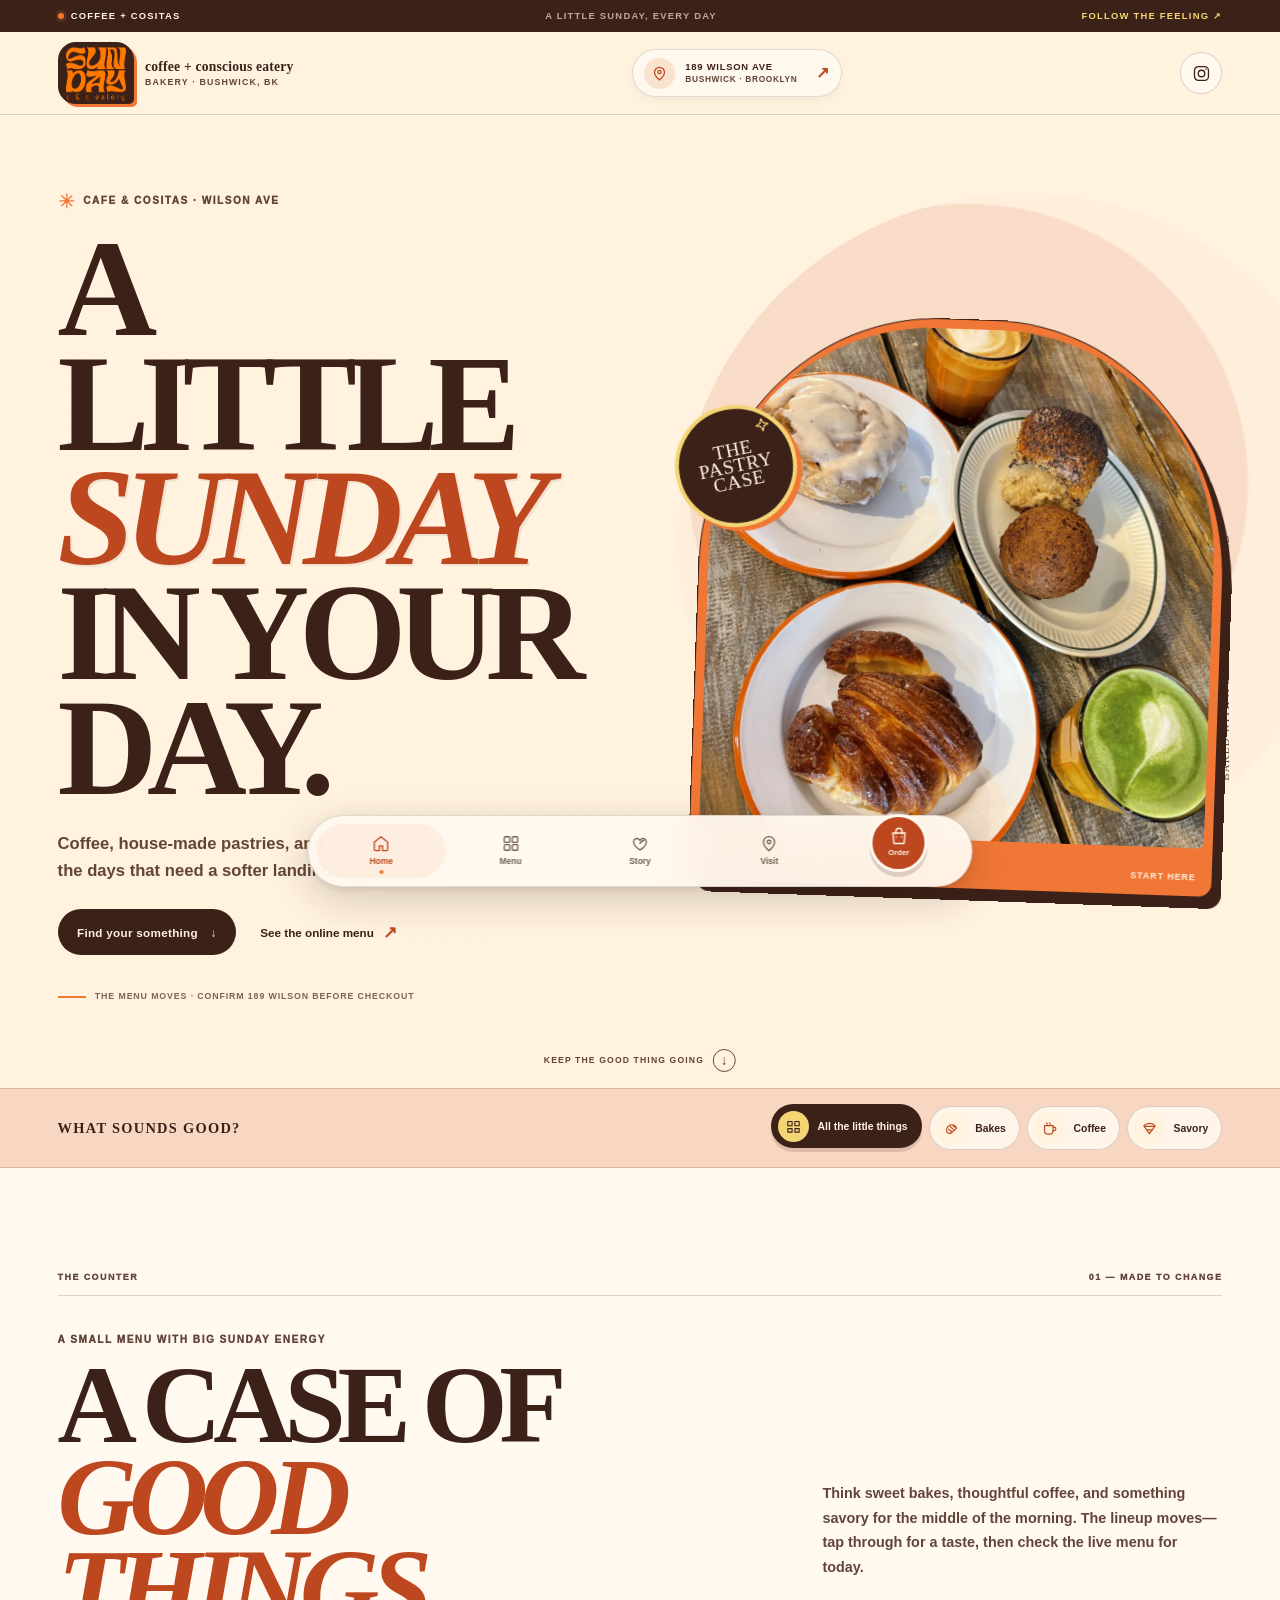
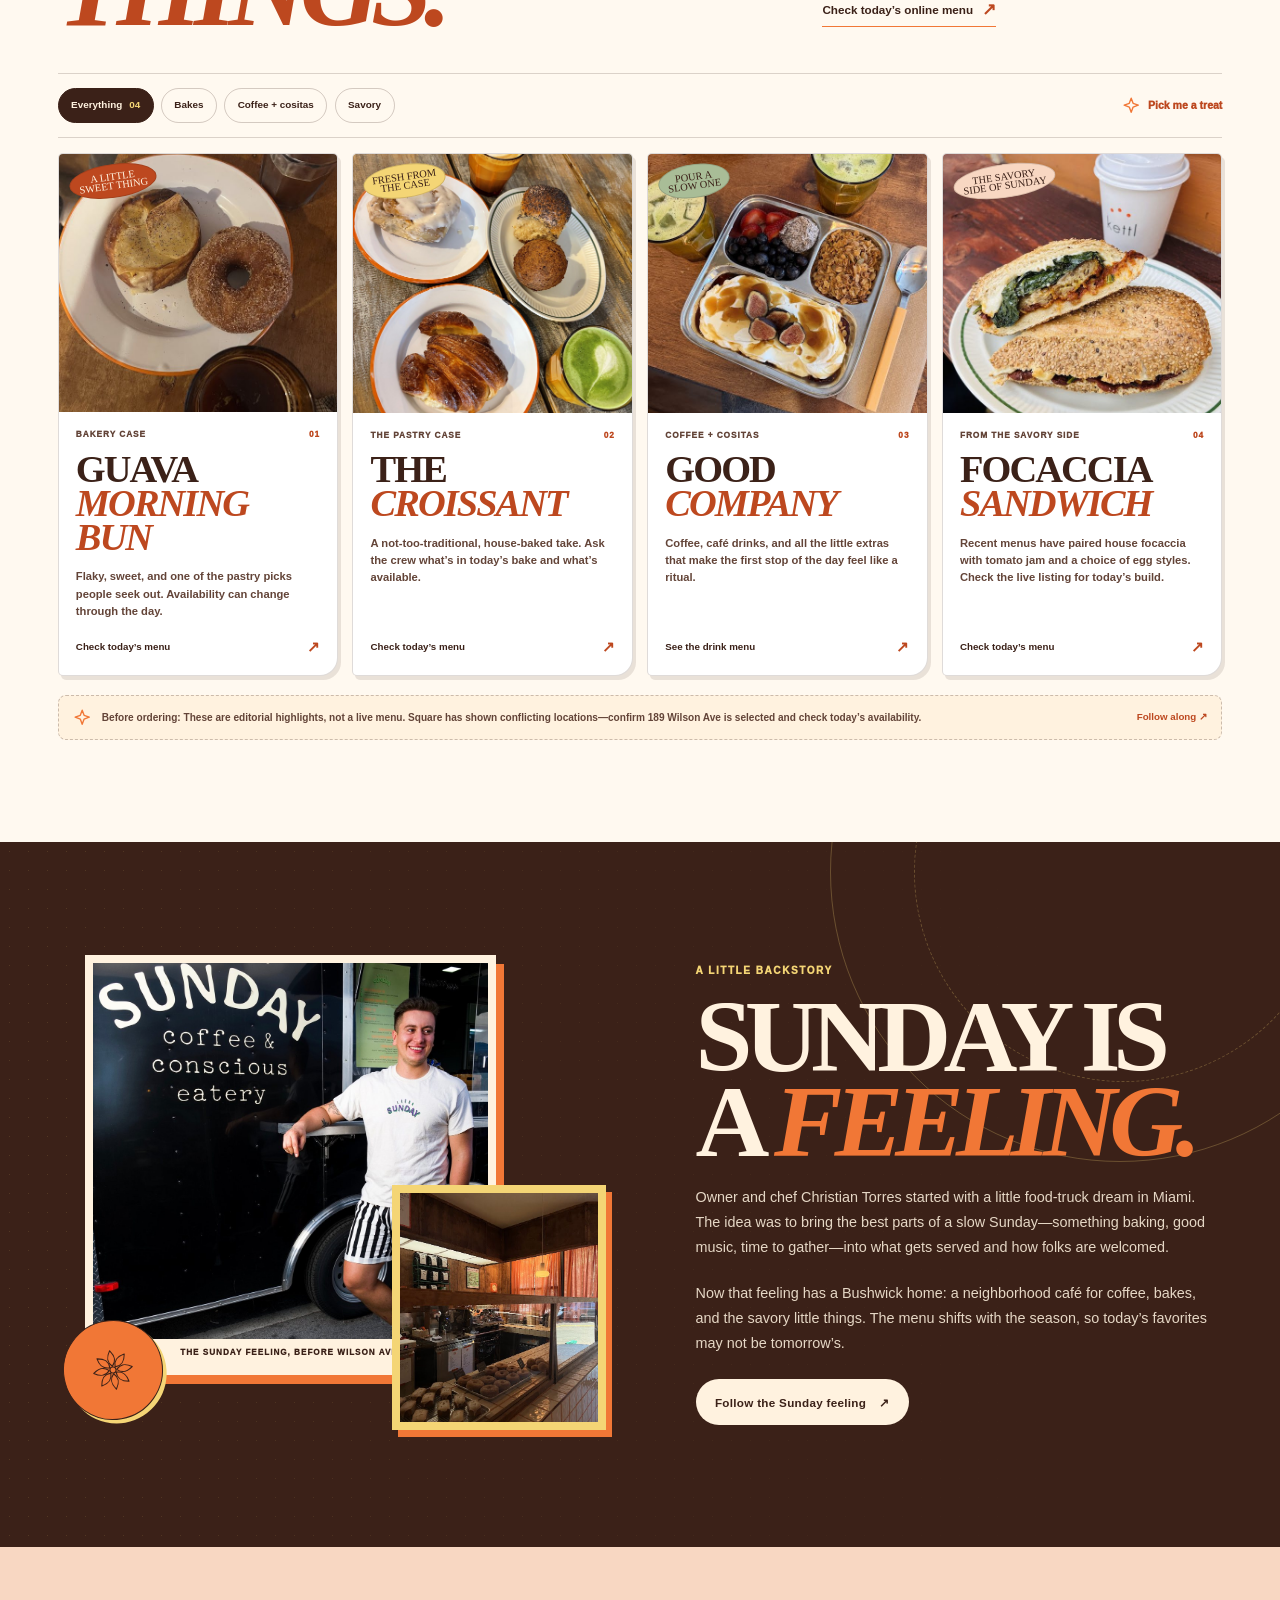
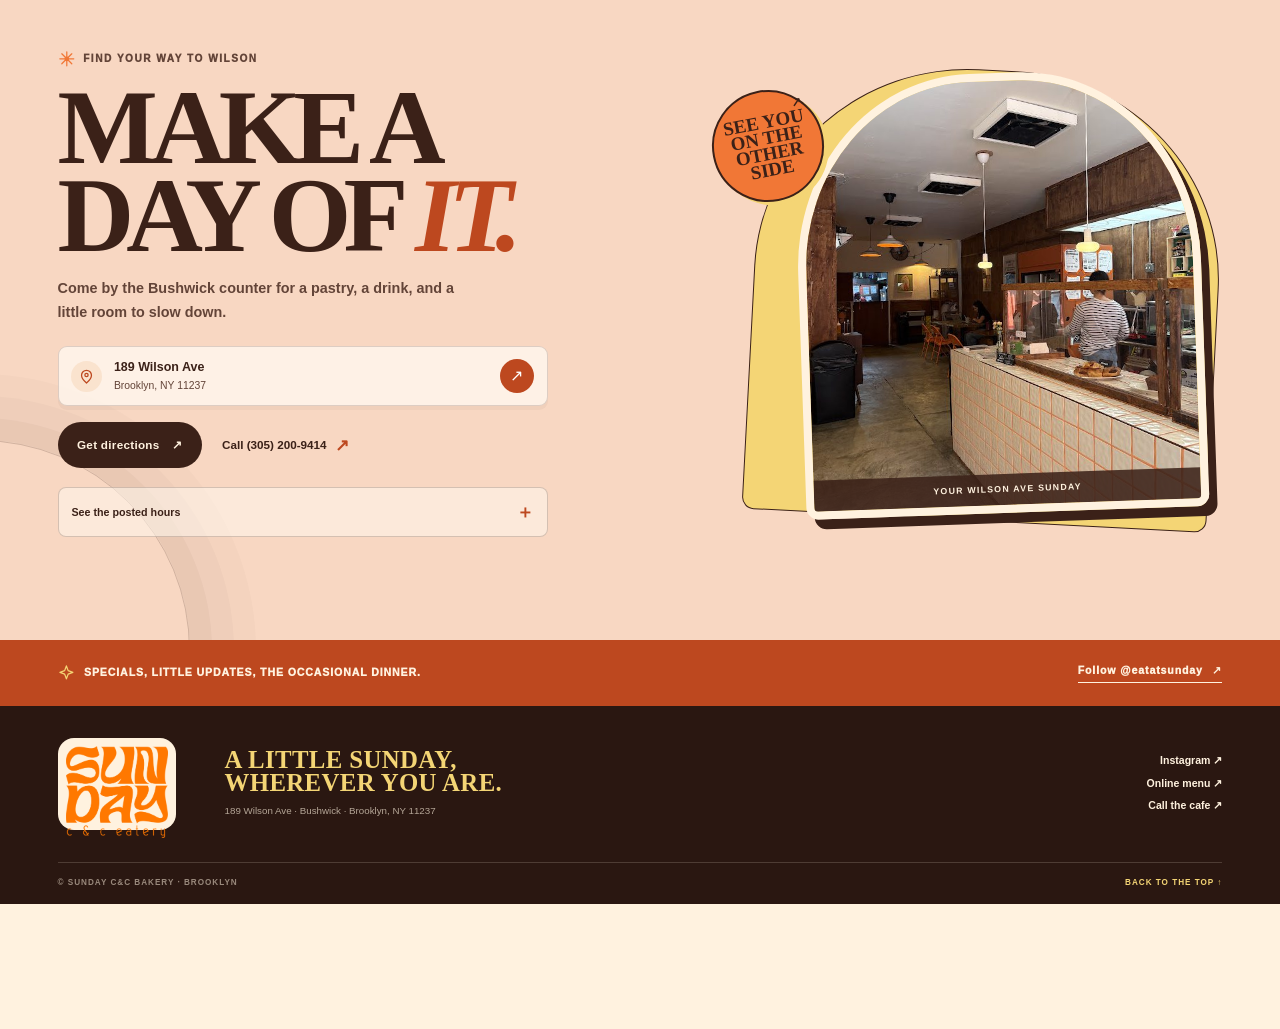
==== commit a8dc2111: "Add files via upload" ====
--- a/eatatsunday/index.html
+++ b/eatatsunday/index.html
@@ -49,7 +49,7 @@
       <div class="hero-sunwash" aria-hidden="true"></div>
       <div class="container hero-layout">
         <div class="hero-copy">
-          <p class="eyebrow"><span class="eyebrow-flower" aria-hidden="true">✳</span> CAFE & COSITAS · WILSON AVE</p>
+          <p class="eyebrow"><svg class="eyebrow-flower" viewBox="0 0 24 24" fill="none" aria-hidden="true" focusable="false"><path d="M12 2.5v19M2.5 12h19M5.2 5.2l13.6 13.6M18.8 5.2 5.2 18.8"/><circle cx="12" cy="12" r="2.3"/></svg> CAFE & COSITAS · WILSON AVE</p>
           <h1 id="hero-title">A LITTLE<br><em>SUNDAY</em><br>IN YOUR DAY.</h1>
           <p class="hero-intro">Coffee, house-made pastries, and savory comfort for the days that need a softer landing.</p>
           <div class="hero-actions">
@@ -65,7 +65,7 @@
             <img src="assets/morning-table.jpg" alt="A croissant, sweet pastry and bright café drinks at SUNDAY" fetchpriority="high">
             <figcaption><span>GOOD MORNINGS</span><b>START HERE</b></figcaption>
           </figure>
-          <div class="hero-sticker"><span>THE<br>PASTRY<br>CASE</span><b aria-hidden="true">✳</b></div>
+          <div class="hero-sticker"><span>THE<br>PASTRY<br>CASE</span><b aria-hidden="true"><svg class="icon-symbol" viewBox="0 0 24 24" fill="none" focusable="false"><path d="M12 2.8 14.5 9.5 21.2 12l-6.7 2.5-2.5 6.7-2.5-6.7L2.8 12l6.7-2.5L12 2.8Z"/></svg></b></div>
           <span class="hero-side-copy" aria-hidden="true">BAKED WITH A SUNDAY STATE OF MIND</span>
         </div>
       </div>
@@ -113,7 +113,7 @@
             <button class="menu-filter" type="button" data-filter="coffee" aria-pressed="false">Coffee + cositas</button>
             <button class="menu-filter" type="button" data-filter="savory" aria-pressed="false">Savory</button>
           </div>
-          <button class="surprise-button" id="surprise-me" type="button"><span aria-hidden="true">✳</span> Pick me a treat</button>
+          <button class="surprise-button" id="surprise-me" type="button"><span class="icon-symbol" aria-hidden="true"><svg viewBox="0 0 24 24" fill="none" focusable="false"><path d="M12 2.8 14.5 9.5 21.2 12l-6.7 2.5-2.5 6.7-2.5-6.7L2.8 12l6.7-2.5L12 2.8Z"/></svg></span> Pick me a treat</button>
         </div>
         <p class="sr-only" id="menu-status" aria-live="polite">Showing all menu highlights.</p>
 
@@ -139,7 +139,7 @@
           </article>
         </div>
 
-        <div class="menu-note"><span class="menu-note-spark" aria-hidden="true">✳</span><p><strong>Before ordering:</strong> These are editorial highlights, not a live menu. Square has shown conflicting locations—confirm 189 Wilson Ave is selected and check today’s availability.</p><a href="https://www.instagram.com/eatatsunday/?hl=en" target="_blank" rel="noopener noreferrer">Follow along <span aria-hidden="true">↗</span></a></div>
+        <div class="menu-note"><span class="menu-note-spark" aria-hidden="true"><svg class="icon-symbol" viewBox="0 0 24 24" fill="none" focusable="false"><path d="M12 2.8 14.5 9.5 21.2 12l-6.7 2.5-2.5 6.7-2.5-6.7L2.8 12l6.7-2.5L12 2.8Z"/></svg></span><p><strong>Before ordering:</strong> These are editorial highlights, not a live menu. Square has shown conflicting locations—confirm 189 Wilson Ave is selected and check today’s availability.</p><a href="https://www.instagram.com/eatatsunday/?hl=en" target="_blank" rel="noopener noreferrer">Follow along <span aria-hidden="true">↗</span></a></div>
       </div>
     </section>
 
@@ -150,7 +150,7 @@
         <div class="story-gallery">
           <figure class="story-image story-image--founder"><img src="assets/sunday-origin.jpg" alt="A SUNDAY-branded food trailer with a person standing beside it" loading="lazy"><figcaption>THE SUNDAY FEELING, BEFORE WILSON AVE.</figcaption></figure>
           <figure class="story-image story-image--inside"><img src="assets/cafe-counter.jpg" alt="Pastries behind the counter and warm orange curtains inside SUNDAY" loading="lazy"></figure>
-          <span class="story-doodle" aria-hidden="true">✿</span>
+          <span class="story-doodle" aria-hidden="true"><svg class="icon-symbol icon-symbol--flower" viewBox="0 0 64 64" fill="none" focusable="false"><g><path d="M32 6c6.2 8.7 6.2 14.7 0 21C25.8 20.7 25.8 14.7 32 6Z"/><path d="M32 6c6.2 8.7 6.2 14.7 0 21C25.8 20.7 25.8 14.7 32 6Z" transform="rotate(45 32 32)"/><path d="M32 6c6.2 8.7 6.2 14.7 0 21C25.8 20.7 25.8 14.7 32 6Z" transform="rotate(90 32 32)"/><path d="M32 6c6.2 8.7 6.2 14.7 0 21C25.8 20.7 25.8 14.7 32 6Z" transform="rotate(135 32 32)"/><path d="M32 6c6.2 8.7 6.2 14.7 0 21C25.8 20.7 25.8 14.7 32 6Z" transform="rotate(180 32 32)"/><path d="M32 6c6.2 8.7 6.2 14.7 0 21C25.8 20.7 25.8 14.7 32 6Z" transform="rotate(225 32 32)"/><path d="M32 6c6.2 8.7 6.2 14.7 0 21C25.8 20.7 25.8 14.7 32 6Z" transform="rotate(270 32 32)"/><path d="M32 6c6.2 8.7 6.2 14.7 0 21C25.8 20.7 25.8 14.7 32 6Z" transform="rotate(315 32 32)"/></g><circle cx="32" cy="32" r="4"/></svg></span>
         </div>
         <div class="story-copy">
           <p class="eyebrow eyebrow--light">A LITTLE BACKSTORY</p>
@@ -165,7 +165,7 @@
     <section class="visit-section section-pad" id="visit" aria-labelledby="visit-title">
       <div class="container visit-layout">
         <div class="visit-copy">
-          <p class="eyebrow"><span class="eyebrow-flower" aria-hidden="true">✳</span> FIND YOUR WAY TO WILSON</p>
+          <p class="eyebrow"><svg class="eyebrow-flower" viewBox="0 0 24 24" fill="none" aria-hidden="true" focusable="false"><path d="M12 2.5v19M2.5 12h19M5.2 5.2l13.6 13.6M18.8 5.2 5.2 18.8"/><circle cx="12" cy="12" r="2.3"/></svg> FIND YOUR WAY TO WILSON</p>
           <h2 id="visit-title">MAKE A<br>DAY OF <em>IT.</em></h2>
           <p>Come by the Bushwick counter for a pastry, a drink, and a little room to slow down.</p>
           <div class="visit-address-card">
@@ -197,7 +197,7 @@
 
     <section class="last-call" aria-label="Stay in the loop">
       <div class="container last-call-inner">
-        <p><span aria-hidden="true">✳</span> SPECIALS, LITTLE UPDATES, THE OCCASIONAL DINNER.</p>
+        <p><span class="icon-symbol" aria-hidden="true"><svg viewBox="0 0 24 24" fill="none" focusable="false"><path d="M12 2.8 14.5 9.5 21.2 12l-6.7 2.5-2.5 6.7-2.5-6.7L2.8 12l6.7-2.5L12 2.8Z"/></svg></span> SPECIALS, LITTLE UPDATES, THE OCCASIONAL DINNER.</p>
         <a href="https://www.instagram.com/eatatsunday/?hl=en" target="_blank" rel="noopener noreferrer">Follow @eatatsunday <span aria-hidden="true">↗</span></a>
       </div>
     </section>
--- a/eatatsunday/styles.css
+++ b/eatatsunday/styles.css
@@ -30,6 +30,7 @@
 button { color: inherit; }
 a { color: inherit; }
 img { display: block; max-width: 100%; }
+.icon-symbol { display: block; width: 100%; height: 100%; overflow: visible; fill: none; stroke: currentColor; stroke-width: 1.8; stroke-linecap: round; stroke-linejoin: round; flex: 0 0 auto; }
 figure, h1, h2, h3, p { margin: 0; }
 .container { width: min(100% - (var(--gutter) * 2), var(--content)); margin-inline: auto; }
 .sr-only { position: absolute!important; width: 1px!important; height: 1px!important; padding: 0!important; margin: -1px!important; overflow: hidden!important; clip: rect(0,0,0,0)!important; white-space: nowrap!important; border: 0!important; }
@@ -72,7 +73,7 @@
 .hero-layout { min-height: inherit; display: grid; grid-template-columns: 1.02fr .98fr; align-items: center; gap: clamp(2rem, 5.5vw, 5.5rem); padding-block: clamp(3.3rem, 6vw, 5.7rem) 4.5rem; }
 .hero-copy { position: relative; z-index: 3; padding-bottom: .8rem; }
 .eyebrow { display: flex; align-items: center; gap: .5rem; color: var(--cocoa-light); font-size: .63rem; font-weight: 950; letter-spacing: .15em; line-height: 1.35; }
-.eyebrow-flower { color: var(--orange); font-family: var(--body); font-size: 1.1rem; line-height: .8; }
+.eyebrow-flower { width: 1.1rem; height: 1.1rem; flex: 0 0 auto; color: var(--orange); stroke: currentColor; stroke-width: 1.7; stroke-linecap: round; stroke-linejoin: round; }
 .hero h1, .menu-heading h2, .story-copy h2, .visit-copy h2 { font-family: var(--display); font-weight: 800; letter-spacing: -.075em; line-height: .83; text-transform: uppercase; }
 .hero h1 { margin-top: 1.4rem; font-size: clamp(5.7rem, 10.8vw, 9.6rem); }
 .hero h1 em { color: var(--orange-deep); font-style: italic; text-shadow: 2px 2px 0 rgba(59,33,24,.08); }
@@ -105,7 +106,7 @@
 @keyframes sunday-photo-breathe { 0%,100% { translate: 0 0; } 50% { translate: 0 -7px; } }
 .hero-sticker { position: absolute; z-index: 3; left: -2%; top: 15%; width: 122px; aspect-ratio: 1; display: grid; place-items: center; color: var(--cream); background: var(--cocoa); border: 4px solid var(--butter); border-radius: 50%; text-align: center; transform: rotate(-12deg); box-shadow: 4px 5px 0 var(--orange); animation: sunday-sticker-float 5s ease-in-out infinite; }
 .hero-sticker span { font-family: var(--display); font-size: 1.22rem; line-height: .82; letter-spacing: .025em; }
-.hero-sticker b { position: absolute; top: 14px; right: 15px; color: var(--butter); font-family: var(--body); font-size: .9rem; }
+.hero-sticker b { position: absolute; top: 14px; right: 15px; width: 16px; height: 16px; color: var(--butter); }
 @keyframes sunday-sticker-float { 0%,100% { transform: translateY(0) rotate(-12deg); } 50% { transform: translateY(-8px) rotate(-8deg); } }
 .hero-side-copy { position: absolute; right: -2%; bottom: 19%; color: var(--cocoa-light); font-family: var(--display); font-size: .67rem; letter-spacing: .12em; writing-mode: vertical-rl; transform: rotate(180deg); }
 .hero-scroll { position: absolute; left: 50%; bottom: 1rem; transform: translateX(-50%); display: inline-flex; align-items: center; gap: .58rem; color: var(--cocoa-light); font-size: .54rem; font-weight: 900; letter-spacing: .13em; text-decoration: none; white-space: nowrap; }
@@ -139,7 +140,7 @@
 .menu-filter.is-selected span { color: var(--butter); }
 .surprise-button { display: inline-flex; align-items: center; gap: .45rem; flex: 0 0 auto; padding: .45rem 0 .45rem .5rem; border: 0; color: var(--orange-deep); background: transparent; cursor: pointer; font-size: .66rem; font-weight: 950; transition: transform .2s var(--ease); }
 .surprise-button:hover { transform: rotate(-2deg) scale(1.03); }
-.surprise-button > span { color: var(--orange); font-size: 1.15rem; }
+.surprise-button > span { display: inline-flex; align-items: center; justify-content: center; flex: 0 0 auto; width: 1.15rem; height: 1.15rem; color: var(--orange); }
 .menu-grid { display: grid; grid-template-columns: repeat(4, minmax(0,1fr)); gap: 14px; padding-top: 15px; }
 .menu-card { min-width: 0; display: flex; flex-direction: column; overflow: hidden; border: 1px solid rgba(59,33,24,.16); border-radius: 5px 5px 18px 5px; background: white; box-shadow: 3px 4px 0 rgba(59,33,24,.11); transition: transform .3s var(--ease), box-shadow .3s ease, opacity .24s ease; }
 .menu-card:hover { transform: translateY(-7px) rotate(-.35deg); box-shadow: 7px 11px 0 rgba(59,33,24,.14); }
@@ -162,7 +163,7 @@
 .menu-card-content a span { color: var(--orange-deep); font-size: .95rem; transition: transform .2s ease; }
 .menu-card-content a:hover span { transform: translate(3px,-2px); }
 .menu-note { display: flex; align-items: center; gap: .65rem; margin-top: 1.15rem; padding: .78rem .9rem; border: 1px dashed rgba(59,33,24,.26); border-radius: 8px; background: #fff2df; }
-.menu-note-spark { color: var(--orange); font-size: 1.15rem; }
+.menu-note-spark { width: 1.15rem; height: 1.15rem; display: inline-flex; flex: 0 0 auto; color: var(--orange); }
 .menu-note p { flex: 1; color: var(--cocoa-light); font-size: .63rem; font-weight: 650; }
 .menu-note a { color: var(--orange-deep); font-size: .61rem; font-weight: 900; text-decoration: none; white-space: nowrap; }
 .menu-note a:hover { text-decoration: underline; }
@@ -180,7 +181,8 @@
 .story-image--founder figcaption { position: absolute; left: 0; right: 0; bottom: 0; padding: .48rem .3rem; color: var(--cocoa); background: var(--cream); text-align: center; font-size: .51rem; font-weight: 950; letter-spacing: .12em; }
 .story-image--inside { z-index: 2; right: 0; bottom: 3%; width: 39%; height: 245px; border-color: var(--butter); transform: rotate(3deg); box-shadow: 6px 7px 0 var(--orange); }
 .story-image--inside img { width: 100%; height: 100%; object-fit: cover; object-position: center; }
-.story-doodle { position: absolute; z-index: 3; left: 1%; bottom: 5%; display: grid; place-items: center; width: 100px; aspect-ratio: 1; border: 1px solid var(--cocoa); border-radius: 50%; color: var(--cocoa); background: var(--orange); box-shadow: 3px 4px 0 var(--butter); font-size: 3rem; transform: rotate(-10deg); }
+.story-doodle { position: absolute; z-index: 3; left: 1%; bottom: 5%; display: grid; place-items: center; width: 100px; aspect-ratio: 1; border: 1px solid var(--cocoa); border-radius: 50%; color: var(--cocoa); background: var(--orange); box-shadow: 3px 4px 0 var(--butter); transform: rotate(-10deg); }
+.story-doodle .icon-symbol { width: 3rem; height: 3rem; stroke-width: 1.5; }
 .story-copy { max-width: 540px; padding-block: 1rem; }
 .story-copy .eyebrow { color: var(--butter); }
 .story-copy h2 { margin-top: 1rem; font-size: clamp(4.4rem, 8vw, 7.2rem); }
@@ -224,7 +226,7 @@
 .last-call { color: var(--cream); background: var(--orange-deep); }
 .last-call-inner { min-height: 66px; display: flex; align-items: center; justify-content: space-between; gap: 1rem; }
 .last-call p, .last-call a { display: inline-flex; align-items: center; gap: .6rem; font-size: .66rem; font-weight: 950; letter-spacing: .085em; }
-.last-call p span { color: var(--butter); font-size: 1.05rem; }
+.last-call p span { width: 1.05rem; height: 1.05rem; display: inline-flex; flex: 0 0 auto; color: var(--butter); }
 .last-call a { padding-bottom: .2rem; color: var(--cream); border-bottom: 1px solid currentColor; text-decoration: none; white-space: nowrap; }
 .last-call a:hover { color: var(--butter); }
 
@@ -343,7 +345,7 @@
   .hero-photo figcaption { left: .65rem; right: .65rem; bottom: 10px; font-size: .46rem; }
   .hero-sticker { width: 86px; border-width: 3px; }
   .hero-sticker span { font-size: .94rem; }
-  .hero-sticker b { top: 10px; right: 11px; font-size: .7rem; }
+  .hero-sticker b { top: 10px; right: 11px; width: 13px; height: 13px; }
   .hero-side-copy { right: -1%; bottom: 17%; font-size: .49rem; }
   .hero-orbit { width: 250px; }
   .hero-scroll { bottom: .7rem; font-size: .45rem; letter-spacing: .09em; }
@@ -374,7 +376,8 @@
   .story-image--founder { left: 2%; width: 82%; height: 290px; }
   .story-image--inside { right: 0; bottom: .5rem; width: 42%; height: 160px; }
   .story-image--founder figcaption { font-size: .43rem; }
-  .story-doodle { left: 0; bottom: .75rem; width: 78px; font-size: 2.3rem; }
+  .story-doodle { left: 0; bottom: .75rem; width: 78px; }
+  .story-doodle .icon-symbol { width: 2.3rem; height: 2.3rem; }
   .story-copy h2 { font-size: clamp(4rem, 14vw, 5.3rem); }
   .story-copy > p:not(.eyebrow) { font-size: .83rem; }
   .story-copy .story-small { font-size: .72rem; }
